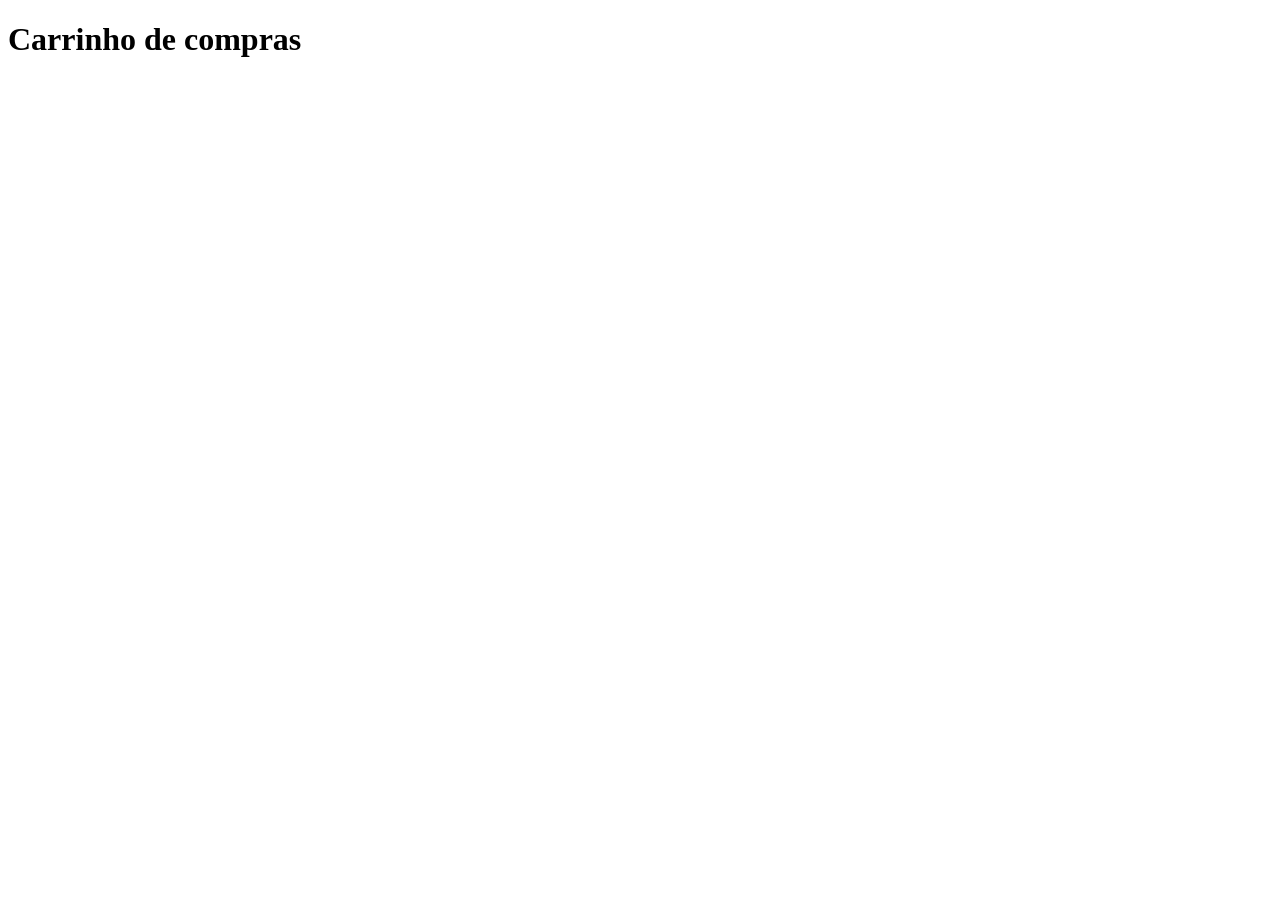
==== src/pages/carrinho-compra.html @ 9f068dac "Estrutura criada" ====
<!DOCTYPE html>
<html lang="en">
<head>
    <meta charset="UTF-8">
    <meta name="viewport" content="width=device-width, initial-scale=1.0">
    <title>Carrinho de compras</title>
</head>
<body>
    <h1>Carrinho de compras</h1>
</body>
</html>
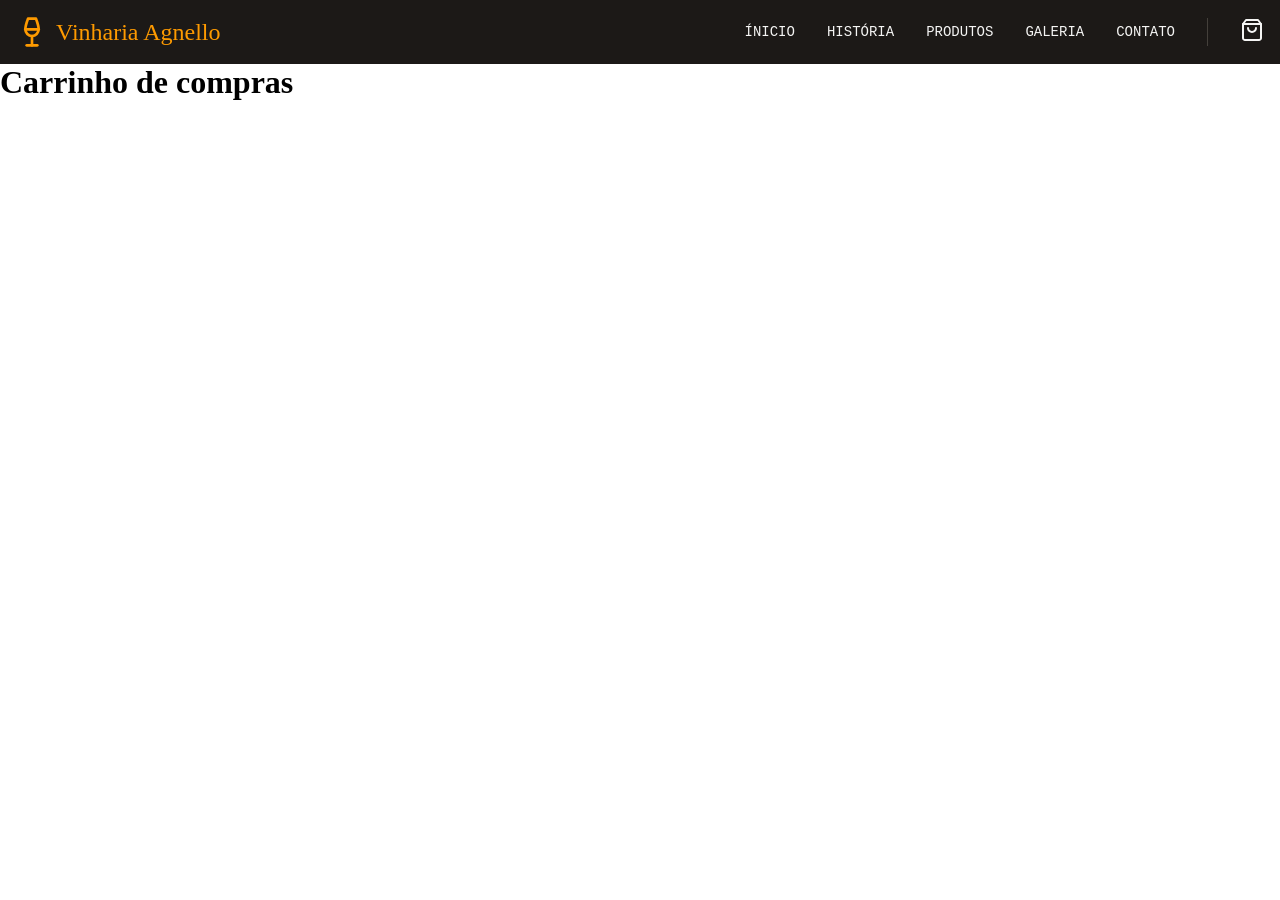
==== commit c461276d: "feat: add navigation and footer structure to multiple pages, include logo and cart icon" ====
--- a/src/pages/carrinho-compra.html
+++ b/src/pages/carrinho-compra.html
@@ -1,11 +1,47 @@
 <!DOCTYPE html>
 <html lang="en">
+
 <head>
     <meta charset="UTF-8">
     <meta name="viewport" content="width=device-width, initial-scale=1.0">
+
+    <!-- link para o arquivo CSS principal padrão -->
+    <link rel="stylesheet" href="../styles/index.css">
+
     <title>Carrinho de compras</title>
 </head>
+
 <body>
+    <!-- Navegação (Cabeçalho) -->
+    <header>
+        <nav class="navbar-container">
+            <!-- Logo com nome da empresa e link para a página inicial -->
+            <div class="logo-container">
+                <a href="../../index.html">
+                    <img class="logo-img" src="../assets/icons/logo.svg" alt="Logo da empresa">
+                    <span class="logo-name">Vinharia Agnello</span>
+                </a>
+            </div>
+
+            <!-- Links de navegação para as páginas principais do site -->
+            <ul class="nav-links-container">
+                <li class="nav-link"><a href="../../index.html">Ínicio</a></li>
+                <li class="nav-link"><a href="./sobre-nos.html">História</a></li>
+                <li class="nav-link"><a href="./produtos.html">Produtos</a></li>
+                <li class="nav-link"><a href="./galeria.html">Galeria</a></li>
+                <li class="nav-link"><a href="./contato.html">Contato</a></li>
+            </ul>
+
+            <!-- Link para o carrinho de compras -->
+            <div class="carrinho-compra-container">
+                <a href="./carrinho-compra.html">
+                    <img class="carrinho-img" src="../assets/icons/bag.svg" alt="Carrinho de compras">
+                </a>
+            </div>
+        </nav>
+    </header>
+
     <h1>Carrinho de compras</h1>
 </body>
+
 </html>
--- a/src/styles/index.css
+++ b/src/styles/index.css
@@ -0,0 +1,107 @@
+* {
+    margin: 0;
+    padding: 0;
+}
+
+:root {
+    --gray-900: #1C1917;
+    --gray-700: #44403B;
+    --gray-600: #79716B;
+    --gray-500: #A6A09B;
+    --gray-100: #F5F5F4;
+
+    --orange-400: #FE9A00;
+}
+
+.navbar-container {
+    display: flex;
+    align-items: center;
+    padding: 1rem;
+
+    background-color: var(--gray-900);
+    color: var(--gray-100);
+
+    & .logo-container {
+        flex: 1;
+
+        & a {
+            display: flex;
+            align-items: center;
+            gap: .5rem;
+
+            text-decoration: none;
+
+            & .logo-img {
+                width: 2rem;
+            }
+
+            & .logo-name {
+                font-size: 1.5rem;
+                color: var(--orange-400);
+            }
+        }
+    }
+
+    & .nav-links-container {
+        display: flex;
+        list-style: none;
+        gap: 2rem;
+        margin-right: 2rem;
+
+        font-family: 'Courier New', Courier, monospace;
+
+        & .nav-link {
+
+            &.active {
+                color: var(--orange-400);
+            }
+
+            & a {
+                text-decoration: none;
+                color: inherit;
+                font-size: .875rem;
+                text-transform: uppercase;
+
+                transition: color .3s ease;
+
+                &:hover {
+                    color: var(--orange-400);
+                }
+            }
+        }
+    }
+
+    & .carrinho-compra-container {
+        padding-left: 2rem;
+        border-left: 1px solid var(--gray-700);
+    }
+}
+
+.footer-container{
+    display: flex;
+    flex-direction: column;
+    align-items: center;
+    gap: .5rem;
+    padding: 2rem;
+
+    background-color: var(--gray-900);
+
+    & .footer-logo-name {
+        font-size: 1.25rem;
+        font-weight: 500;
+        color: var(--orange-400);
+    }
+
+    & .footer-description {
+        font-size: .875rem;
+        text-align: center;
+        max-width: 440px;
+        color: var(--gray-500);
+    }
+
+    & .footer-copy {
+        margin-top: .5rem;
+        font-size: .75rem;
+        color: var(--gray-600);
+    }
+}
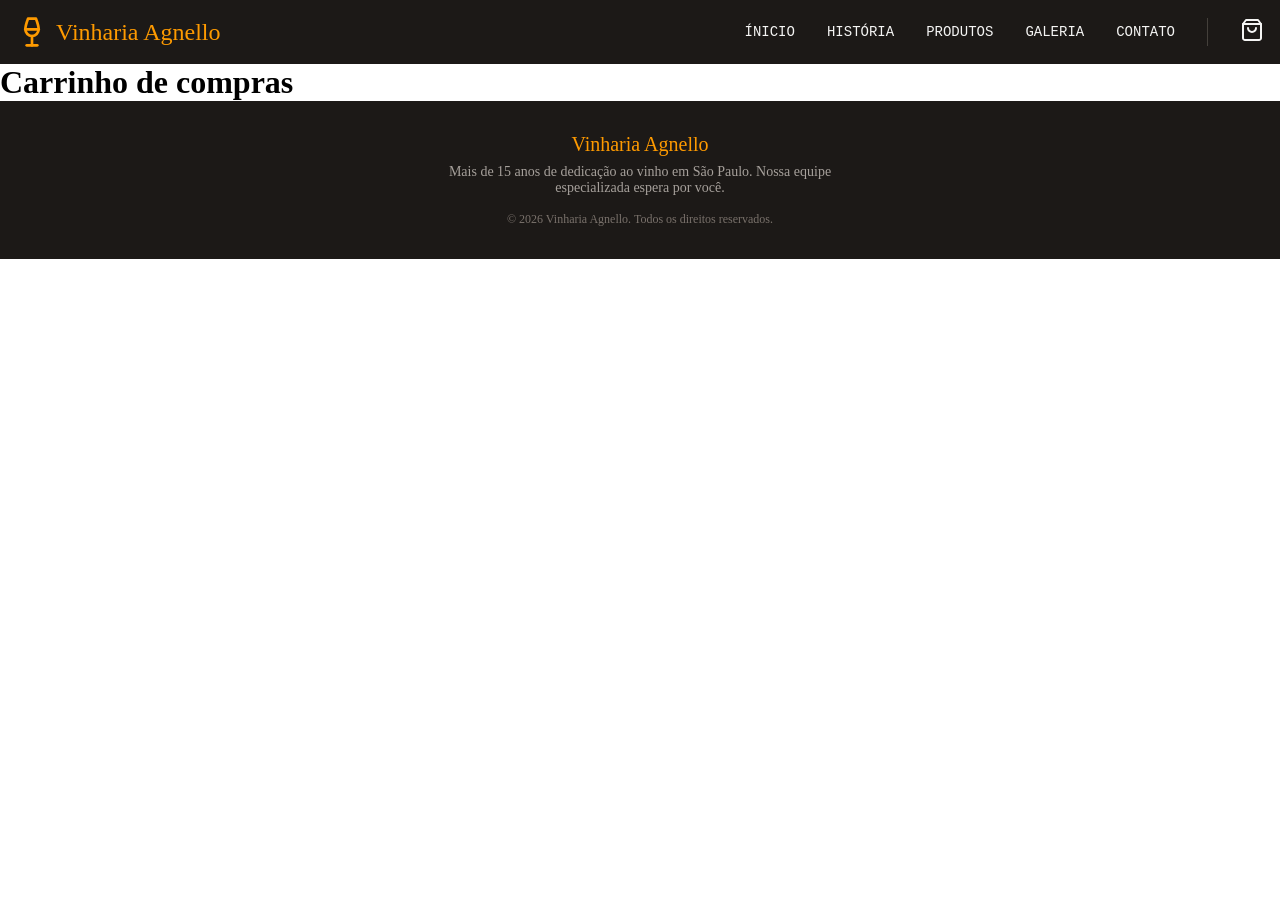
==== commit d2fa9caa: "feat: add footer section to multiple pages with company details" ====
--- a/src/pages/carrinho-compra.html
+++ b/src/pages/carrinho-compra.html
@@ -42,6 +42,13 @@
     </header>
 
     <h1>Carrinho de compras</h1>
+
+    <!-- Rodapé (Footer) -->
+    <footer class="footer-container">
+        <h5 class="footer-logo-name">Vinharia Agnello</h5>
+        <p class="footer-description">Mais de 15 anos de dedicação ao vinho em São Paulo. Nossa equipe especializada espera por você.</p>
+        <span class="footer-copy">&copy; 2026 Vinharia Agnello. Todos os direitos reservados.</span>
+    </footer>
 </body>
 
 </html>
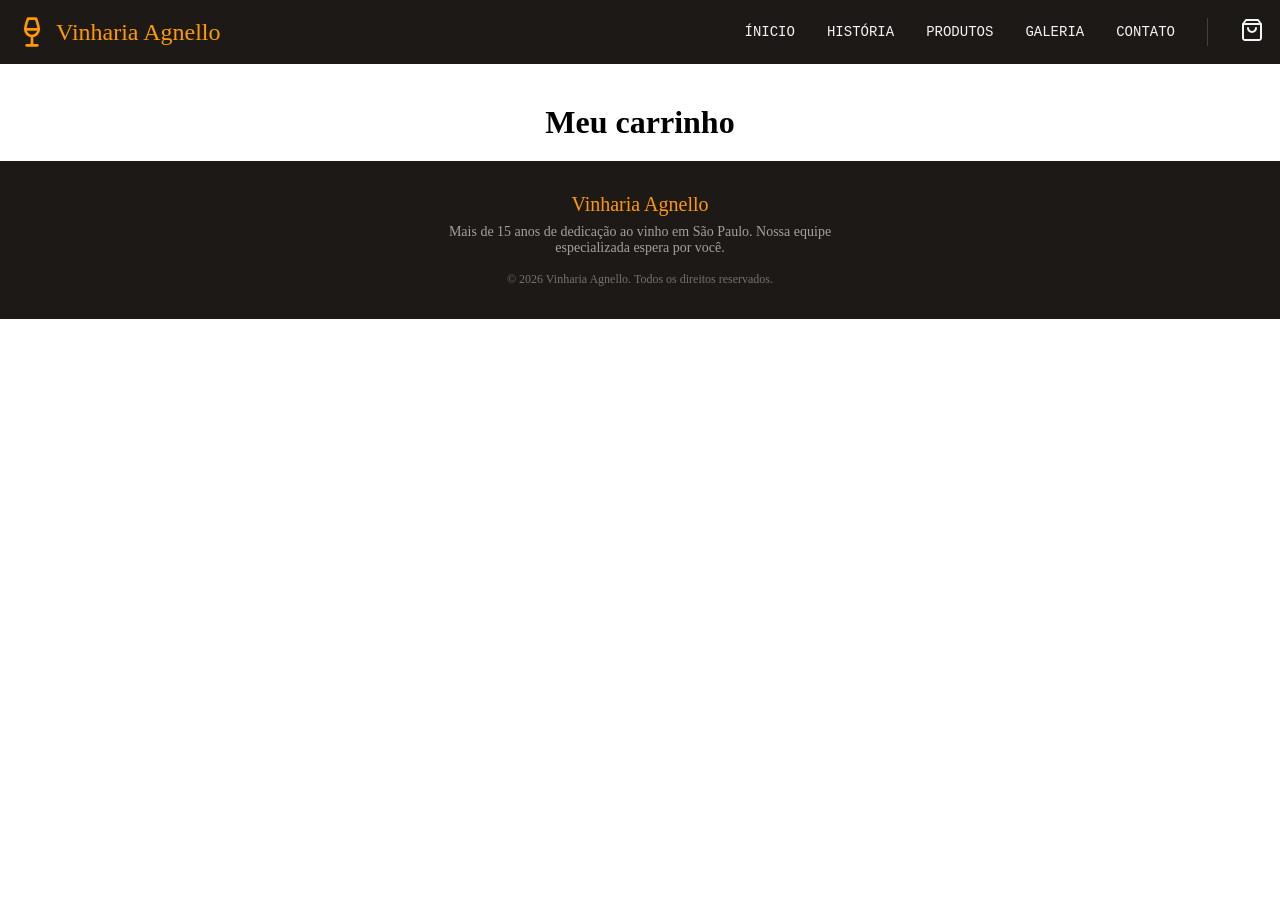
==== commit f7f7a8bf: "alguma mensagem para pollyana" ====
--- a/src/pages/carrinho-compra.html
+++ b/src/pages/carrinho-compra.html
@@ -40,8 +40,11 @@
             </div>
         </nav>
     </header>
+<classe>
+<h1>Meu carrinho</h1>
+</classe>
 
-    <h1>Carrinho de compras</h1>
+
 
     <!-- Rodapé (Footer) -->
     <footer class="footer-container">
--- a/src/styles/index.css
+++ b/src/styles/index.css
@@ -104,4 +104,38 @@
         font-size: .75rem;
         color: var(--gray-600);
     }
+}
+
+.container {
+    display: flex;
+    align-items: center;
+    gap: 40px;
+    justify-content: center;
+    padding: 40px;
+    max-width: 1000px;
+    margin: 0 auto;
+
+}
+
+.texto p {
+    width: 80%;
+    text-indent: 60px;
+    text-align: justify;
+    line-height: 1.6;
+
+}
+
+.imagem {
+    width: 50%;
+    height: 400px;
+    border-radius: 10px;
+    object-fit: cover;
+    object-position: left;
+
+}
+
+h1 {
+    text-align: center;
+    margin-top: 40px;
+    margin-bottom: 20px;
 }
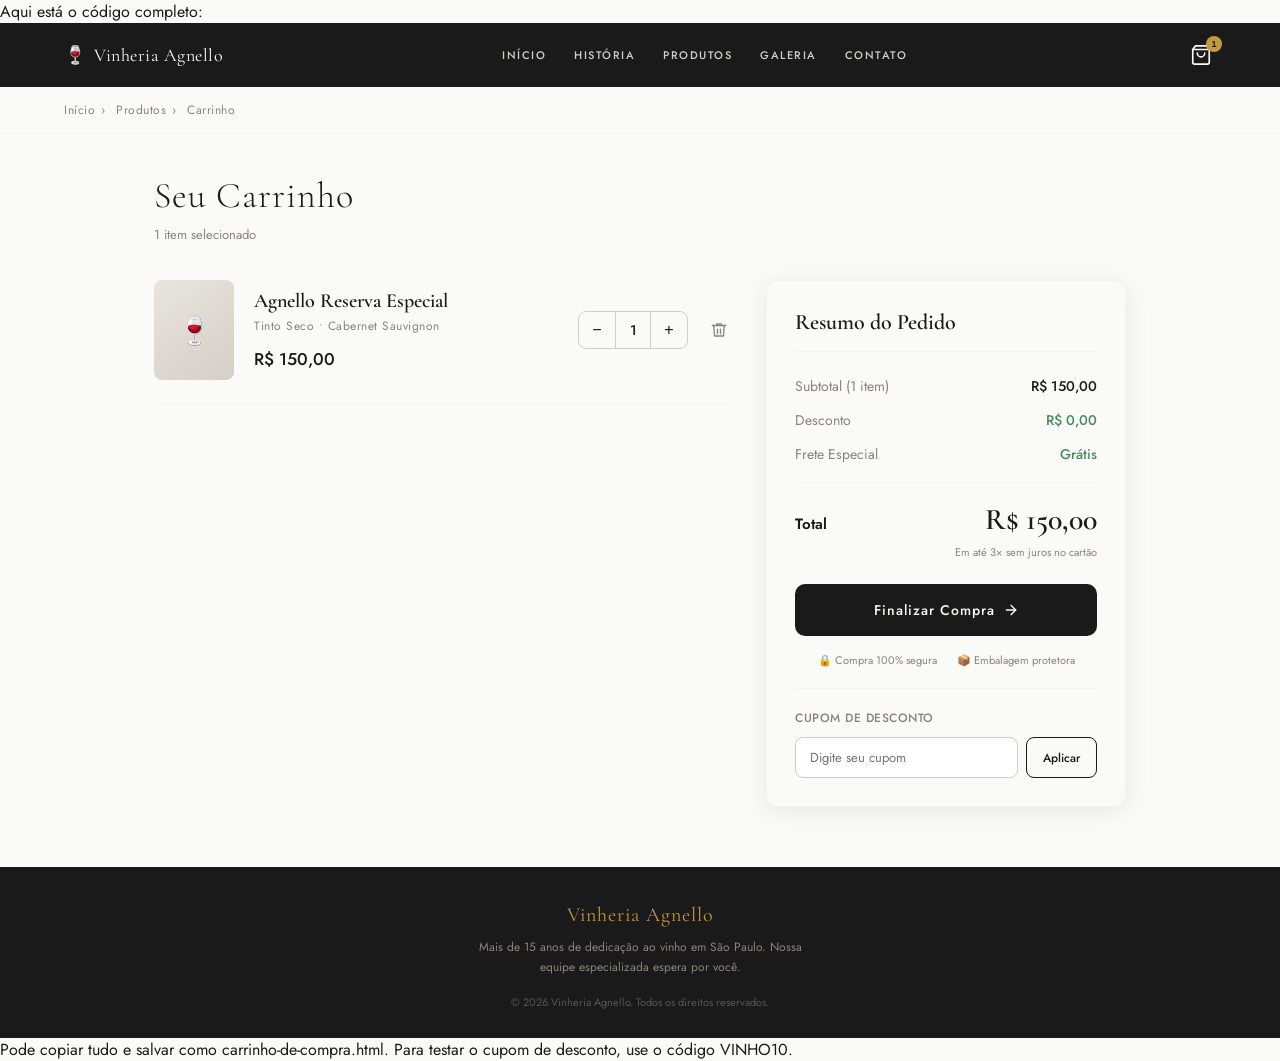
==== commit cdd7c7a5: "toda a mecanica e cod do carrinho" ====
--- a/src/pages/carrinho-compra.html
+++ b/src/pages/carrinho-compra.html
@@ -1,57 +1,674 @@
+Aqui está o código completo:
+
 <!DOCTYPE html>
-<html lang="en">
-
+<html lang="pt-BR">
 <head>
-    <meta charset="UTF-8">
-    <meta name="viewport" content="width=device-width, initial-scale=1.0">
-
-    <!-- link para o arquivo CSS principal padrão -->
-    <link rel="stylesheet" href="../styles/index.css">
-
-    <title>Carrinho de compras</title>
+  <meta charset="UTF-8" />
+  <meta name="viewport" content="width=device-width, initial-scale=1.0"/>
+  <title>Carrinho de Compra – Vinheria Agnello</title>
+  <link href="https://fonts.googleapis.com/css2?family=Cormorant+Garamond:ital,wght@0,300;0,400;0,600;1,300;1,400&family=Jost:wght@300;400;500;600&display=swap" rel="stylesheet"/>
+  <style>
+    *, *::before, *::after { box-sizing: border-box; margin: 0; padding: 0; }
+
+    :root {
+      --gold: #C49A3C;
+      --gold-light: #E2B95A;
+      --dark: #1A1A1A;
+      --dark-mid: #2A2A2A;
+      --white: #FAFAF8;
+      --gray-light: #F4F3F0;
+      --gray-mid: #D0CECA;
+      --gray-text: #888580;
+      --green: #4A8C5C;
+      --red: #C0392B;
+      --radius: 12px;
+      --shadow: 0 4px 24px rgba(0,0,0,0.08);
+    }
+
+    body {
+      font-family: 'Jost', sans-serif;
+      background: var(--white);
+      color: var(--dark);
+      min-height: 100vh;
+      display: flex;
+      flex-direction: column;
+    }
+
+    header {
+      background: var(--dark);
+      padding: 0 5%;
+      display: flex;
+      align-items: center;
+      justify-content: space-between;
+      height: 64px;
+      position: sticky;
+      top: 0;
+      z-index: 100;
+    }
+
+    .logo-wrap {
+      display: flex;
+      align-items: center;
+      gap: 8px;
+      text-decoration: none;
+    }
+
+    .logo-icon { color: var(--gold); font-size: 18px; }
+
+    .logo-text {
+      font-family: 'Cormorant Garamond', serif;
+      font-size: 18px;
+      font-weight: 400;
+      color: var(--white);
+      letter-spacing: 0.5px;
+    }
+
+    nav {
+      display: flex;
+      align-items: center;
+      gap: 28px;
+    }
+
+    nav a {
+      font-size: 11px;
+      font-weight: 500;
+      letter-spacing: 1.5px;
+      text-transform: uppercase;
+      color: var(--gray-mid);
+      text-decoration: none;
+      transition: color .2s;
+    }
+
+    nav a:hover { color: var(--gold); }
+
+    .cart-btn {
+      position: relative;
+      background: none;
+      border: none;
+      cursor: pointer;
+      color: var(--white);
+      font-size: 20px;
+      line-height: 1;
+      padding: 4px;
+    }
+
+    .cart-badge {
+      position: absolute;
+      top: -4px;
+      right: -6px;
+      background: var(--gold);
+      color: var(--dark);
+      font-size: 9px;
+      font-weight: 600;
+      width: 16px;
+      height: 16px;
+      border-radius: 50%;
+      display: flex;
+      align-items: center;
+      justify-content: center;
+    }
+
+    .hamburger {
+      display: none;
+      background: none;
+      border: none;
+      cursor: pointer;
+      flex-direction: column;
+      gap: 5px;
+      padding: 4px;
+    }
+
+    .hamburger span {
+      display: block;
+      width: 22px;
+      height: 2px;
+      background: var(--white);
+      border-radius: 2px;
+    }
+
+    .breadcrumb {
+      padding: 14px 5%;
+      font-size: 12px;
+      color: var(--gray-text);
+      letter-spacing: 0.5px;
+      border-bottom: 1px solid var(--gray-light);
+    }
+
+    .breadcrumb a { color: var(--gray-text); text-decoration: none; }
+    .breadcrumb a:hover { color: var(--gold); }
+    .breadcrumb span { margin: 0 6px; }
+
+    main {
+      flex: 1;
+      padding: 40px 5% 60px;
+      max-width: 1100px;
+      margin: 0 auto;
+      width: 100%;
+    }
+
+    .page-title {
+      font-family: 'Cormorant Garamond', serif;
+      font-size: 36px;
+      font-weight: 300;
+      letter-spacing: 1px;
+      margin-bottom: 8px;
+    }
+
+    .page-subtitle {
+      font-size: 13px;
+      color: var(--gray-text);
+      margin-bottom: 36px;
+    }
+
+    .cart-layout {
+      display: grid;
+      grid-template-columns: 1fr 360px;
+      gap: 32px;
+      align-items: start;
+    }
+
+    .cart-items {
+      display: flex;
+      flex-direction: column;
+    }
+
+    .cart-item {
+      display: flex;
+      align-items: center;
+      gap: 20px;
+      padding: 24px 0;
+      border-bottom: 1px solid var(--gray-light);
+      animation: fadeSlideIn .4s ease both;
+    }
+
+    .cart-item:first-child { padding-top: 0; }
+
+    @keyframes fadeSlideIn {
+      from { opacity: 0; transform: translateY(12px); }
+      to   { opacity: 1; transform: translateY(0); }
+    }
+
+    .item-img-placeholder {
+      width: 80px;
+      height: 100px;
+      border-radius: 8px;
+      background: linear-gradient(145deg, #e8e4de, #d4cfc8);
+      flex-shrink: 0;
+      display: flex;
+      align-items: center;
+      justify-content: center;
+      font-size: 28px;
+      color: var(--gray-text);
+    }
+
+    .item-info { flex: 1; }
+
+    .item-name {
+      font-family: 'Cormorant Garamond', serif;
+      font-size: 20px;
+      font-weight: 600;
+      color: var(--dark);
+      margin-bottom: 4px;
+    }
+
+    .item-meta {
+      font-size: 12px;
+      color: var(--gray-text);
+      letter-spacing: 0.5px;
+      margin-bottom: 12px;
+    }
+
+    .item-price { font-size: 17px; font-weight: 500; }
+
+    .item-controls {
+      display: flex;
+      align-items: center;
+      gap: 16px;
+    }
+
+    .qty-wrap {
+      display: flex;
+      align-items: center;
+      border: 1px solid var(--gray-mid);
+      border-radius: 8px;
+      overflow: hidden;
+    }
+
+    .qty-btn {
+      background: none;
+      border: none;
+      cursor: pointer;
+      width: 36px;
+      height: 36px;
+      font-size: 16px;
+      color: var(--dark);
+      display: flex;
+      align-items: center;
+      justify-content: center;
+      transition: background .15s, color .15s;
+    }
+
+    .qty-btn:hover { background: var(--dark); color: var(--white); }
+
+    .qty-num {
+      width: 36px;
+      text-align: center;
+      font-size: 14px;
+      font-weight: 500;
+      border-left: 1px solid var(--gray-mid);
+      border-right: 1px solid var(--gray-mid);
+      line-height: 36px;
+    }
+
+    .delete-btn {
+      background: none;
+      border: none;
+      cursor: pointer;
+      color: var(--gray-text);
+      font-size: 18px;
+      padding: 6px;
+      border-radius: 6px;
+      transition: color .15s, background .15s;
+      display: flex;
+      align-items: center;
+    }
+
+    .delete-btn:hover { color: var(--red); background: #fdf0ef; }
+
+    .empty-cart {
+      text-align: center;
+      padding: 60px 20px;
+      color: var(--gray-text);
+    }
+
+    .empty-cart-icon { font-size: 48px; margin-bottom: 16px; }
+
+    .empty-cart p {
+      font-family: 'Cormorant Garamond', serif;
+      font-size: 22px;
+      margin-bottom: 20px;
+    }
+
+    .continue-btn {
+      display: inline-block;
+      padding: 12px 28px;
+      border: 1px solid var(--dark);
+      color: var(--dark);
+      text-decoration: none;
+      font-size: 12px;
+      letter-spacing: 1.5px;
+      text-transform: uppercase;
+      border-radius: 8px;
+      transition: background .2s, color .2s;
+    }
+
+    .continue-btn:hover { background: var(--dark); color: var(--white); }
+
+    .order-summary {
+      background: var(--white);
+      border: 1px solid var(--gray-light);
+      border-radius: var(--radius);
+      padding: 28px;
+      box-shadow: var(--shadow);
+      position: sticky;
+      top: 80px;
+    }
+
+    .summary-title {
+      font-family: 'Cormorant Garamond', serif;
+      font-size: 22px;
+      font-weight: 600;
+      margin-bottom: 24px;
+      padding-bottom: 16px;
+      border-bottom: 1px solid var(--gray-light);
+    }
+
+    .summary-row {
+      display: flex;
+      justify-content: space-between;
+      align-items: center;
+      margin-bottom: 14px;
+      font-size: 14px;
+    }
+
+    .summary-label { color: var(--gray-text); }
+    .summary-value { font-weight: 500; }
+    .summary-value.discount { color: var(--green); }
+    .summary-value.free { color: var(--green); }
+
+    .summary-divider {
+      border: none;
+      border-top: 1px solid var(--gray-light);
+      margin: 18px 0;
+    }
+
+    .summary-total-row {
+      display: flex;
+      justify-content: space-between;
+      align-items: baseline;
+      margin-bottom: 6px;
+    }
+
+    .total-label { font-size: 15px; font-weight: 600; }
+
+    .total-value {
+      font-family: 'Cormorant Garamond', serif;
+      font-size: 30px;
+      font-weight: 600;
+    }
+
+    .installments {
+      text-align: right;
+      font-size: 11px;
+      color: var(--gray-text);
+      margin-bottom: 24px;
+    }
+
+    .checkout-btn {
+      width: 100%;
+      padding: 16px;
+      background: var(--dark);
+      color: var(--white);
+      border: none;
+      border-radius: 10px;
+      font-family: 'Jost', sans-serif;
+      font-size: 14px;
+      font-weight: 500;
+      letter-spacing: 1px;
+      cursor: pointer;
+      display: flex;
+      align-items: center;
+      justify-content: center;
+      gap: 8px;
+      transition: background .2s, transform .15s;
+      margin-bottom: 16px;
+    }
+
+    .checkout-btn:hover { background: #333; transform: translateY(-1px); }
+    .checkout-btn:active { transform: translateY(0); }
+
+    .trust-badges {
+      display: flex;
+      justify-content: center;
+      gap: 20px;
+      font-size: 11px;
+      color: var(--gray-text);
+    }
+
+    .trust-badge {
+      display: flex;
+      align-items: center;
+      gap: 4px;
+    }
+
+    .coupon-section {
+      margin-top: 20px;
+      padding-top: 20px;
+      border-top: 1px solid var(--gray-light);
+    }
+
+    .coupon-label {
+      font-size: 12px;
+      font-weight: 500;
+      letter-spacing: 0.5px;
+      color: var(--gray-text);
+      text-transform: uppercase;
+      margin-bottom: 10px;
+    }
+
+    .coupon-row { display: flex; gap: 8px; }
+
+    .coupon-input {
+      flex: 1;
+      padding: 10px 14px;
+      border: 1px solid var(--gray-mid);
+      border-radius: 8px;
+      font-family: 'Jost', sans-serif;
+      font-size: 13px;
+      outline: none;
+      transition: border-color .2s;
+    }
+
+    .coupon-input:focus { border-color: var(--gold); }
+
+    .coupon-apply {
+      padding: 10px 16px;
+      background: none;
+      border: 1px solid var(--dark);
+      border-radius: 8px;
+      font-family: 'Jost', sans-serif;
+      font-size: 12px;
+      font-weight: 500;
+      cursor: pointer;
+      color: var(--dark);
+      transition: background .2s, color .2s;
+      white-space: nowrap;
+    }
+
+    .coupon-apply:hover { background: var(--dark); color: var(--white); }
+
+    footer {
+      background: var(--dark);
+      text-align: center;
+      padding: 36px 5% 28px;
+    }
+
+    .footer-brand {
+      font-family: 'Cormorant Garamond', serif;
+      font-size: 20px;
+      color: var(--gold);
+      margin-bottom: 10px;
+      letter-spacing: 1px;
+    }
+
+    .footer-desc {
+      font-size: 12px;
+      color: var(--gray-text);
+      max-width: 340px;
+      margin: 0 auto 16px;
+      line-height: 1.7;
+    }
+
+    .footer-copy { font-size: 11px; color: #555; }
+
+    @media (max-width: 768px) {
+      nav { display: none; }
+      .hamburger { display: flex; }
+      .cart-layout { grid-template-columns: 1fr; }
+      .order-summary { position: static; }
+      .page-title { font-size: 28px; }
+      .item-controls { flex-direction: column; align-items: flex-start; gap: 10px; }
+    }
+  </style>
 </head>
-
 <body>
-    <!-- Navegação (Cabeçalho) -->
-    <header>
-        <nav class="navbar-container">
-            <!-- Logo com nome da empresa e link para a página inicial -->
-            <div class="logo-container">
-                <a href="../../index.html">
-                    <img class="logo-img" src="../assets/icons/logo.svg" alt="Logo da empresa">
-                    <span class="logo-name">Vinharia Agnello</span>
-                </a>
-            </div>
-
-            <!-- Links de navegação para as páginas principais do site -->
-            <ul class="nav-links-container">
-                <li class="nav-link"><a href="../../index.html">Ínicio</a></li>
-                <li class="nav-link"><a href="./sobre-nos.html">História</a></li>
-                <li class="nav-link"><a href="./produtos.html">Produtos</a></li>
-                <li class="nav-link"><a href="./galeria.html">Galeria</a></li>
-                <li class="nav-link"><a href="./contato.html">Contato</a></li>
-            </ul>
-
-            <!-- Link para o carrinho de compras -->
-            <div class="carrinho-compra-container">
-                <a href="./carrinho-compra.html">
-                    <img class="carrinho-img" src="../assets/icons/bag.svg" alt="Carrinho de compras">
-                </a>
-            </div>
-        </nav>
-    </header>
-<classe>
-<h1>Meu carrinho</h1>
-</classe>
-
-
-
-    <!-- Rodapé (Footer) -->
-    <footer class="footer-container">
-        <h5 class="footer-logo-name">Vinharia Agnello</h5>
-        <p class="footer-description">Mais de 15 anos de dedicação ao vinho em São Paulo. Nossa equipe especializada espera por você.</p>
-        <span class="footer-copy">&copy; 2026 Vinharia Agnello. Todos os direitos reservados.</span>
-    </footer>
+
+<header>
+  <button class="hamburger" aria-label="Menu">
+    <span></span><span></span><span></span>
+  </button>
+  <a href="#" class="logo-wrap">
+    <span class="logo-icon">🍷</span>
+    <span class="logo-text">Vinheria Agnello</span>
+  </a>
+  <nav>
+    <a href="#">Início</a>
+    <a href="#">História</a>
+    <a href="#">Produtos</a>
+    <a href="#">Galeria</a>
+    <a href="#">Contato</a>
+  </nav>
+  <button class="cart-btn" aria-label="Carrinho">
+    <svg xmlns="http://www.w3.org/2000/svg" width="22" height="22" viewBox="0 0 24 24"
+         fill="none" stroke="currentColor" stroke-width="1.8"
+         stroke-linecap="round" stroke-linejoin="round">
+      <path d="M6 2L3 6v14a2 2 0 002 2h14a2 2 0 002-2V6l-3-4z"/>
+      <line x1="3" y1="6" x2="21" y2="6"/>
+      <path d="M16 10a4 4 0 01-8 0"/>
+    </svg>
+    <span class="cart-badge" id="cartCount">1</span>
+  </button>
+</header>
+
+<div class="breadcrumb">
+  <a href="#">Início</a><span>›</span>
+  <a href="#">Produtos</a><span>›</span>
+  Carrinho
+</div>
+
+<main>
+  <h1 class="page-title">Seu Carrinho</h1>
+  <p class="page-subtitle" id="cartSubtitle">1 item selecionado</p>
+
+  <div class="cart-layout">
+
+    <div class="cart-items" id="cartItems">
+      <div class="cart-item" id="item-1">
+        <div class="item-img-placeholder">🍷</div>
+        <div class="item-info">
+          <div class="item-name">Agnello Reserva Especial</div>
+          <div class="item-meta">Tinto Seco &bull; Cabernet Sauvignon</div>
+          <div class="item-price" id="price-1">R$ 150,00</div>
+        </div>
+        <div class="item-controls">
+          <div class="qty-wrap">
+            <button class="qty-btn" onclick="changeQty(1,-1)">−</button>
+            <div class="qty-num" id="qty-1">1</div>
+            <button class="qty-btn" onclick="changeQty(1,1)">+</button>
+          </div>
+          <button class="delete-btn" onclick="removeItem(1)">
+            <svg xmlns="http://www.w3.org/2000/svg" width="18" height="18" viewBox="0 0 24 24"
+                 fill="none" stroke="currentColor" stroke-width="1.8"
+                 stroke-linecap="round" stroke-linejoin="round">
+              <polyline points="3 6 5 6 21 6"/>
+              <path d="M19 6l-1 14H6L5 6"/>
+              <path d="M10 11v6"/><path d="M14 11v6"/>
+              <path d="M9 6V4h6v2"/>
+            </svg>
+          </button>
+        </div>
+      </div>
+    </div>
+
+    <aside class="order-summary">
+      <div class="summary-title">Resumo do Pedido</div>
+      <div class="summary-row">
+        <span class="summary-label" id="subtotalLabel">Subtotal (1 item)</span>
+        <span class="summary-value" id="subtotalValue">R$ 150,00</span>
+      </div>
+      <div class="summary-row">
+        <span class="summary-label">Desconto</span>
+        <span class="summary-value discount" id="discountValue">R$ 0,00</span>
+      </div>
+      <div class="summary-row">
+        <span class="summary-label">Frete Especial</span>
+        <span class="summary-value free">Grátis</span>
+      </div>
+      <hr class="summary-divider"/>
+      <div class="summary-total-row">
+        <span class="total-label">Total</span>
+        <span class="total-value" id="totalValue">R$ 150,00</span>
+      </div>
+      <div class="installments">Em até 3× sem juros no cartão</div>
+      <button class="checkout-btn">
+        Finalizar Compra
+        <svg xmlns="http://www.w3.org/2000/svg" width="16" height="16" viewBox="0 0 24 24"
+             fill="none" stroke="currentColor" stroke-width="2"
+             stroke-linecap="round" stroke-linejoin="round">
+          <line x1="5" y1="12" x2="19" y2="12"/>
+          <polyline points="12 5 19 12 12 19"/>
+        </svg>
+      </button>
+      <div class="trust-badges">
+        <div class="trust-badge">🔒 Compra 100% segura</div>
+        <div class="trust-badge">📦 Embalagem protetora</div>
+      </div>
+      <div class="coupon-section">
+        <div class="coupon-label">Cupom de Desconto</div>
+        <div class="coupon-row">
+          <input type="text" class="coupon-input" placeholder="Digite seu cupom" id="couponInput"/>
+          <button class="coupon-apply" onclick="applyCoupon()">Aplicar</button>
+        </div>
+      </div>
+    </aside>
+
+  </div>
+</main>
+
+<footer>
+  <div class="footer-brand">Vinheria Agnello</div>
+  <p class="footer-desc">Mais de 15 anos de dedicação ao vinho em São Paulo. Nossa equipe especializada espera por você.</p>
+  <p class="footer-copy">© 2026 Vinheria Agnello. Todos os direitos reservados.</p>
+</footer>
+
+<script>
+  const items = { 1: { unitPrice: 150, qty: 1 } };
+  let discountAmount = 0;
+
+  function fmt(v) { return "R$ " + v.toFixed(2).replace(".", ","); }
+
+  function updateSummary() {
+    const total = Object.values(items).reduce((s, i) => s + i.unitPrice * i.qty, 0);
+    const count = Object.values(items).reduce((s, i) => s + i.qty, 0);
+    document.getElementById("subtotalLabel").textContent = `Subtotal (${count} ${count === 1 ? "item" : "itens"})`;
+    document.getElementById("subtotalValue").textContent = fmt(total);
+    document.getElementById("discountValue").textContent = discountAmount > 0 ? "− " + fmt(discountAmount) : "R$ 0,00";
+    document.getElementById("totalValue").textContent = fmt(Math.max(0, total - discountAmount));
+    document.getElementById("cartCount").textContent = count;
+    document.getElementById("cartSubtitle").textContent = count + (count === 1 ? " item selecionado" : " itens selecionados");
+  }
+
+  function changeQty(id, delta) {
+    if (!items[id]) return;
+    items[id].qty = Math.max(1, items[id].qty + delta);
+    document.getElementById(`qty-${id}`).textContent = items[id].qty;
+    document.getElementById(`price-${id}`).textContent = fmt(items[id].unitPrice * items[id].qty);
+    updateSummary();
+  }
+
+  function removeItem(id) {
+    const el = document.getElementById(`item-${id}`);
+    if (!el) return;
+    el.style.transition = "opacity .3s, transform .3s";
+    el.style.opacity = "0";
+    el.style.transform = "translateX(-20px)";
+    setTimeout(() => {
+      el.remove();
+      delete items[id];
+      if (Object.keys(items).length === 0) {
+        document.getElementById("cartItems").innerHTML = `
+          <div class="empty-cart">
+            <div class="empty-cart-icon">🛒</div>
+            <p>Seu carrinho está vazio</p>
+            <a href="#" class="continue-btn">Continuar comprando</a>
+          </div>`;
+        document.getElementById("cartCount").textContent = "0";
+        document.getElementById("subtotalValue").textContent = "R$ 0,00";
+        document.getElementById("totalValue").textContent = "R$ 0,00";
+        document.getElementById("cartSubtitle").textContent = "0 itens";
+      } else { updateSummary(); }
+    }, 300);
+  }
+
+  function applyCoupon() {
+    const code = document.getElementById("couponInput").value.trim().toUpperCase();
+    if (code === "VINHO10") {
+      discountAmount = 15;
+      alert("✅ Cupom aplicado! R$ 15,00 de desconto.");
+    } else if (!code) {
+      alert("Por favor, insira um cupom.");
+      return;
+    } else {
+      discountAmount = 0;
+      alert("❌ Cupom inválido.");
+    }
+    updateSummary();
+  }
+
+  updateSummary();
+</script>
 </body>
-
-</html>+</html>
+
+
+Pode copiar tudo e salvar como carrinho-de-compra.html. Para testar o cupom de desconto, use o código VINHO10.​​​​​​​​​​​​​​​​
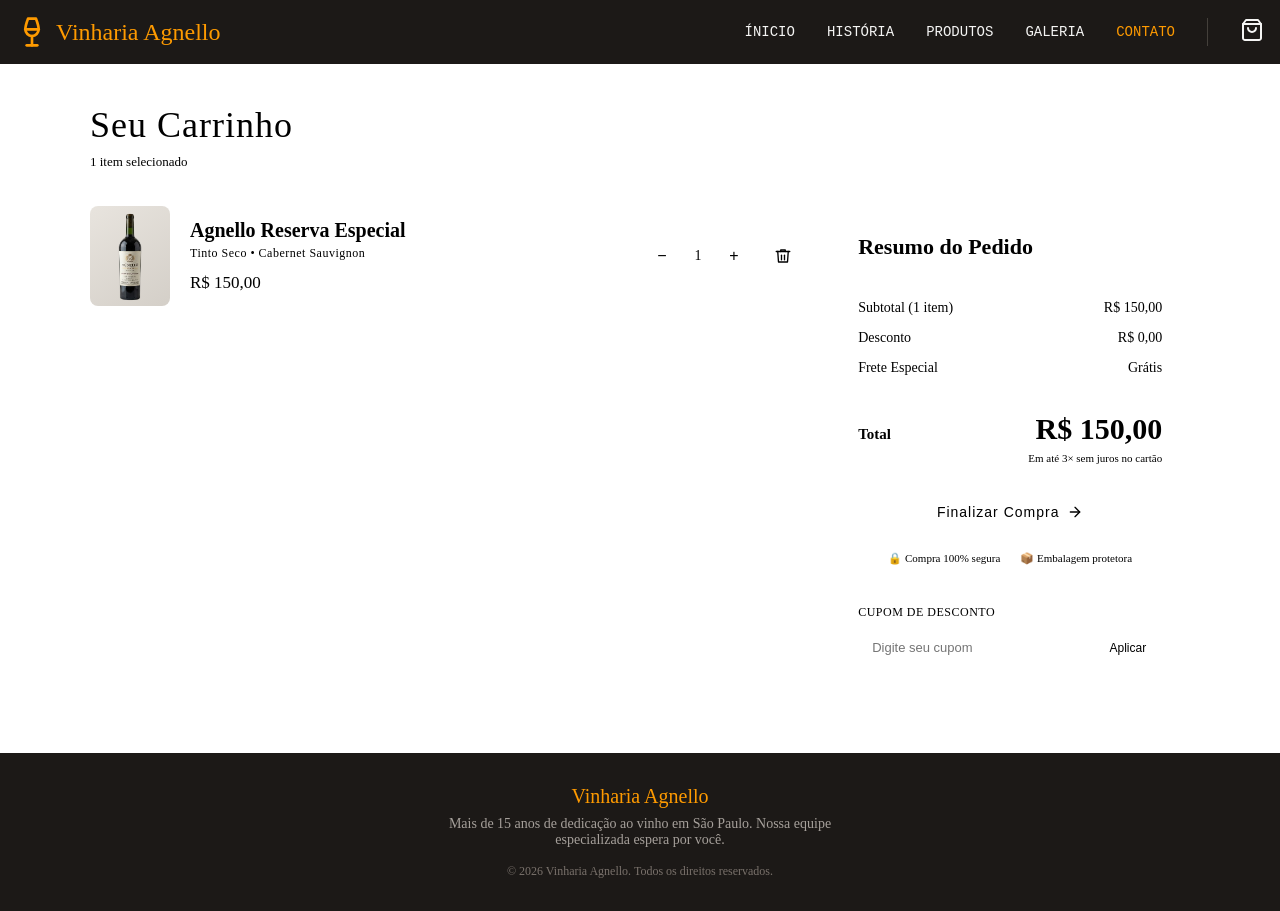
==== commit 284e7787: "feat: implement cart page layout and styles, add item controls and order summary" ====
--- a/src/pages/carrinho-compra.html
+++ b/src/pages/carrinho-compra.html
@@ -1,674 +1,133 @@
-Aqui está o código completo:
-
 <!DOCTYPE html>
 <html lang="pt-BR">
+
 <head>
-  <meta charset="UTF-8" />
-  <meta name="viewport" content="width=device-width, initial-scale=1.0"/>
-  <title>Carrinho de Compra – Vinheria Agnello</title>
-  <link href="https://fonts.googleapis.com/css2?family=Cormorant+Garamond:ital,wght@0,300;0,400;0,600;1,300;1,400&family=Jost:wght@300;400;500;600&display=swap" rel="stylesheet"/>
-  <style>
-    *, *::before, *::after { box-sizing: border-box; margin: 0; padding: 0; }
+    <meta charset="UTF-8" />
+    <meta name="viewport" content="width=device-width, initial-scale=1.0" />
+    <title>Carrinho de Compra</title>
 
-    :root {
-      --gold: #C49A3C;
-      --gold-light: #E2B95A;
-      --dark: #1A1A1A;
-      --dark-mid: #2A2A2A;
-      --white: #FAFAF8;
-      --gray-light: #F4F3F0;
-      --gray-mid: #D0CECA;
-      --gray-text: #888580;
-      --green: #4A8C5C;
-      --red: #C0392B;
-      --radius: 12px;
-      --shadow: 0 4px 24px rgba(0,0,0,0.08);
-    }
+    <!-- link para o arquivo CSS principal padrão -->
+    <link rel="stylesheet" href="../styles/index.css">
 
-    body {
-      font-family: 'Jost', sans-serif;
-      background: var(--white);
-      color: var(--dark);
-      min-height: 100vh;
-      display: flex;
-      flex-direction: column;
-    }
+    <link rel="stylesheet" href="../styles/carrinho-compra.css" />
+</head>
 
-    header {
-      background: var(--dark);
-      padding: 0 5%;
-      display: flex;
-      align-items: center;
-      justify-content: space-between;
-      height: 64px;
-      position: sticky;
-      top: 0;
-      z-index: 100;
-    }
+<body>
+    <!-- Navegação (Cabeçalho) -->
+    <header>
+        <nav class="navbar-container">
+            <!-- Logo com nome da empresa e link para a página inicial -->
+            <div class="logo-container">
+                <a href="../../index.html">
+                    <img class="logo-img" src="../assets/icons/logo.svg" alt="Logo da empresa">
+                    <span class="logo-name">Vinharia Agnello</span>
+                </a>
+            </div>
 
-    .logo-wrap {
-      display: flex;
-      align-items: center;
-      gap: 8px;
-      text-decoration: none;
-    }
+            <!-- Links de navegação para as páginas principais do site -->
+            <ul class="nav-links-container">
+                <li class="nav-link"><a href="../../index.html">Ínicio</a></li>
+                <li class="nav-link"><a href="./sobre-nos.html">História</a></li>
+                <li class="nav-link"><a href="./produtos.html">Produtos</a></li>
+                <li class="nav-link"><a href="./galeria.html">Galeria</a></li>
+                <li class="nav-link active"><a href="./contato.html">Contato</a></li>
+            </ul>
 
-    .logo-icon { color: var(--gold); font-size: 18px; }
+            <!-- Link para o carrinho de compras -->
+            <div class="carrinho-compra-container">
+                <a href="./carrinho-compra.html">
+                    <img class="carrinho-img" src="../assets/icons/bag.svg" alt="Carrinho de compras">
+                </a>
+            </div>
+        </nav>
+    </header>
 
-    .logo-text {
-      font-family: 'Cormorant Garamond', serif;
-      font-size: 18px;
-      font-weight: 400;
-      color: var(--white);
-      letter-spacing: 0.5px;
-    }
+    <main class="main-container">
+        <h1 class="page-title">Seu Carrinho</h1>
+        <p class="page-subtitle" id="cartSubtitle">1 item selecionado</p>
 
-    nav {
-      display: flex;
-      align-items: center;
-      gap: 28px;
-    }
+        <div class="cart-layout">
 
-    nav a {
-      font-size: 11px;
-      font-weight: 500;
-      letter-spacing: 1.5px;
-      text-transform: uppercase;
-      color: var(--gray-mid);
-      text-decoration: none;
-      transition: color .2s;
-    }
+            <div class="cart-items" id="cartItems">
+                <div class="cart-item" id="item-1">
+                    <img src="../assets/images/agnello-especial.png" class="item-img-placeholder" />
+                    <div class="item-info">
+                        <div class="item-name">Agnello Reserva Especial</div>
+                        <div class="item-meta">Tinto Seco &bull; Cabernet Sauvignon</div>
+                        <div class="item-price" id="price-1">R$ 150,00</div>
+                    </div>
+                    <div class="item-controls">
+                        <div class="qty-wrap">
+                            <button class="qty-btn" onclick="changeQty(1,-1)">−</button>
+                            <div class="qty-num" id="qty-1">1</div>
+                            <button class="qty-btn" onclick="changeQty(1,1)">+</button>
+                        </div>
+                        <button class="delete-btn" onclick="removeItem(1)">
+                            <svg xmlns="http://www.w3.org/2000/svg" width="18" height="18" viewBox="0 0 24 24"
+                                fill="none" stroke="currentColor" stroke-width="1.8" stroke-linecap="round"
+                                stroke-linejoin="round">
+                                <polyline points="3 6 5 6 21 6" />
+                                <path d="M19 6l-1 14H6L5 6" />
+                                <path d="M10 11v6" />
+                                <path d="M14 11v6" />
+                                <path d="M9 6V4h6v2" />
+                            </svg>
+                        </button>
+                    </div>
+                </div>
+            </div>
 
-    nav a:hover { color: var(--gold); }
+            <aside class="order-summary">
+                <div class="summary-title">Resumo do Pedido</div>
+                <div class="summary-row">
+                    <span class="summary-label" id="subtotalLabel">Subtotal (1 item)</span>
+                    <span class="summary-value" id="subtotalValue">R$ 150,00</span>
+                </div>
+                <div class="summary-row">
+                    <span class="summary-label">Desconto</span>
+                    <span class="summary-value discount" id="discountValue">R$ 0,00</span>
+                </div>
+                <div class="summary-row">
+                    <span class="summary-label">Frete Especial</span>
+                    <span class="summary-value free">Grátis</span>
+                </div>
+                <hr class="summary-divider" />
+                <div class="summary-total-row">
+                    <span class="total-label">Total</span>
+                    <span class="total-value" id="totalValue">R$ 150,00</span>
+                </div>
+                <div class="installments">Em até 3× sem juros no cartão</div>
+                <button class="checkout-btn">
+                    Finalizar Compra
+                    <svg xmlns="http://www.w3.org/2000/svg" width="16" height="16" viewBox="0 0 24 24" fill="none"
+                        stroke="currentColor" stroke-width="2" stroke-linecap="round" stroke-linejoin="round">
+                        <line x1="5" y1="12" x2="19" y2="12" />
+                        <polyline points="12 5 19 12 12 19" />
+                    </svg>
+                </button>
+                <div class="trust-badges">
+                    <div class="trust-badge">🔒 Compra 100% segura</div>
+                    <div class="trust-badge">📦 Embalagem protetora</div>
+                </div>
+                <div class="coupon-section">
+                    <div class="coupon-label">Cupom de Desconto</div>
+                    <div class="coupon-row">
+                        <input type="text" class="coupon-input" placeholder="Digite seu cupom" id="couponInput" />
+                        <button class="coupon-apply" onclick="applyCoupon()">Aplicar</button>
+                    </div>
+                </div>
+            </aside>
 
-    .cart-btn {
-      position: relative;
-      background: none;
-      border: none;
-      cursor: pointer;
-      color: var(--white);
-      font-size: 20px;
-      line-height: 1;
-      padding: 4px;
-    }
+        </div>
+    </main>
 
-    .cart-badge {
-      position: absolute;
-      top: -4px;
-      right: -6px;
-      background: var(--gold);
-      color: var(--dark);
-      font-size: 9px;
-      font-weight: 600;
-      width: 16px;
-      height: 16px;
-      border-radius: 50%;
-      display: flex;
-      align-items: center;
-      justify-content: center;
-    }
+    <!-- Rodapé (Footer) -->
+    <footer class="footer-container">
+        <h5 class="footer-logo-name">Vinharia Agnello</h5>
+        <p class="footer-description">Mais de 15 anos de dedicação ao vinho em São Paulo. Nossa equipe especializada
+            espera por você.</p>
+        <span class="footer-copy">&copy; 2026 Vinharia Agnello. Todos os direitos reservados.</span>
+    </footer>
+</body>
 
-    .hamburger {
-      display: none;
-      background: none;
-      border: none;
-      cursor: pointer;
-      flex-direction: column;
-      gap: 5px;
-      padding: 4px;
-    }
-
-    .hamburger span {
-      display: block;
-      width: 22px;
-      height: 2px;
-      background: var(--white);
-      border-radius: 2px;
-    }
-
-    .breadcrumb {
-      padding: 14px 5%;
-      font-size: 12px;
-      color: var(--gray-text);
-      letter-spacing: 0.5px;
-      border-bottom: 1px solid var(--gray-light);
-    }
-
-    .breadcrumb a { color: var(--gray-text); text-decoration: none; }
-    .breadcrumb a:hover { color: var(--gold); }
-    .breadcrumb span { margin: 0 6px; }
-
-    main {
-      flex: 1;
-      padding: 40px 5% 60px;
-      max-width: 1100px;
-      margin: 0 auto;
-      width: 100%;
-    }
-
-    .page-title {
-      font-family: 'Cormorant Garamond', serif;
-      font-size: 36px;
-      font-weight: 300;
-      letter-spacing: 1px;
-      margin-bottom: 8px;
-    }
-
-    .page-subtitle {
-      font-size: 13px;
-      color: var(--gray-text);
-      margin-bottom: 36px;
-    }
-
-    .cart-layout {
-      display: grid;
-      grid-template-columns: 1fr 360px;
-      gap: 32px;
-      align-items: start;
-    }
-
-    .cart-items {
-      display: flex;
-      flex-direction: column;
-    }
-
-    .cart-item {
-      display: flex;
-      align-items: center;
-      gap: 20px;
-      padding: 24px 0;
-      border-bottom: 1px solid var(--gray-light);
-      animation: fadeSlideIn .4s ease both;
-    }
-
-    .cart-item:first-child { padding-top: 0; }
-
-    @keyframes fadeSlideIn {
-      from { opacity: 0; transform: translateY(12px); }
-      to   { opacity: 1; transform: translateY(0); }
-    }
-
-    .item-img-placeholder {
-      width: 80px;
-      height: 100px;
-      border-radius: 8px;
-      background: linear-gradient(145deg, #e8e4de, #d4cfc8);
-      flex-shrink: 0;
-      display: flex;
-      align-items: center;
-      justify-content: center;
-      font-size: 28px;
-      color: var(--gray-text);
-    }
-
-    .item-info { flex: 1; }
-
-    .item-name {
-      font-family: 'Cormorant Garamond', serif;
-      font-size: 20px;
-      font-weight: 600;
-      color: var(--dark);
-      margin-bottom: 4px;
-    }
-
-    .item-meta {
-      font-size: 12px;
-      color: var(--gray-text);
-      letter-spacing: 0.5px;
-      margin-bottom: 12px;
-    }
-
-    .item-price { font-size: 17px; font-weight: 500; }
-
-    .item-controls {
-      display: flex;
-      align-items: center;
-      gap: 16px;
-    }
-
-    .qty-wrap {
-      display: flex;
-      align-items: center;
-      border: 1px solid var(--gray-mid);
-      border-radius: 8px;
-      overflow: hidden;
-    }
-
-    .qty-btn {
-      background: none;
-      border: none;
-      cursor: pointer;
-      width: 36px;
-      height: 36px;
-      font-size: 16px;
-      color: var(--dark);
-      display: flex;
-      align-items: center;
-      justify-content: center;
-      transition: background .15s, color .15s;
-    }
-
-    .qty-btn:hover { background: var(--dark); color: var(--white); }
-
-    .qty-num {
-      width: 36px;
-      text-align: center;
-      font-size: 14px;
-      font-weight: 500;
-      border-left: 1px solid var(--gray-mid);
-      border-right: 1px solid var(--gray-mid);
-      line-height: 36px;
-    }
-
-    .delete-btn {
-      background: none;
-      border: none;
-      cursor: pointer;
-      color: var(--gray-text);
-      font-size: 18px;
-      padding: 6px;
-      border-radius: 6px;
-      transition: color .15s, background .15s;
-      display: flex;
-      align-items: center;
-    }
-
-    .delete-btn:hover { color: var(--red); background: #fdf0ef; }
-
-    .empty-cart {
-      text-align: center;
-      padding: 60px 20px;
-      color: var(--gray-text);
-    }
-
-    .empty-cart-icon { font-size: 48px; margin-bottom: 16px; }
-
-    .empty-cart p {
-      font-family: 'Cormorant Garamond', serif;
-      font-size: 22px;
-      margin-bottom: 20px;
-    }
-
-    .continue-btn {
-      display: inline-block;
-      padding: 12px 28px;
-      border: 1px solid var(--dark);
-      color: var(--dark);
-      text-decoration: none;
-      font-size: 12px;
-      letter-spacing: 1.5px;
-      text-transform: uppercase;
-      border-radius: 8px;
-      transition: background .2s, color .2s;
-    }
-
-    .continue-btn:hover { background: var(--dark); color: var(--white); }
-
-    .order-summary {
-      background: var(--white);
-      border: 1px solid var(--gray-light);
-      border-radius: var(--radius);
-      padding: 28px;
-      box-shadow: var(--shadow);
-      position: sticky;
-      top: 80px;
-    }
-
-    .summary-title {
-      font-family: 'Cormorant Garamond', serif;
-      font-size: 22px;
-      font-weight: 600;
-      margin-bottom: 24px;
-      padding-bottom: 16px;
-      border-bottom: 1px solid var(--gray-light);
-    }
-
-    .summary-row {
-      display: flex;
-      justify-content: space-between;
-      align-items: center;
-      margin-bottom: 14px;
-      font-size: 14px;
-    }
-
-    .summary-label { color: var(--gray-text); }
-    .summary-value { font-weight: 500; }
-    .summary-value.discount { color: var(--green); }
-    .summary-value.free { color: var(--green); }
-
-    .summary-divider {
-      border: none;
-      border-top: 1px solid var(--gray-light);
-      margin: 18px 0;
-    }
-
-    .summary-total-row {
-      display: flex;
-      justify-content: space-between;
-      align-items: baseline;
-      margin-bottom: 6px;
-    }
-
-    .total-label { font-size: 15px; font-weight: 600; }
-
-    .total-value {
-      font-family: 'Cormorant Garamond', serif;
-      font-size: 30px;
-      font-weight: 600;
-    }
-
-    .installments {
-      text-align: right;
-      font-size: 11px;
-      color: var(--gray-text);
-      margin-bottom: 24px;
-    }
-
-    .checkout-btn {
-      width: 100%;
-      padding: 16px;
-      background: var(--dark);
-      color: var(--white);
-      border: none;
-      border-radius: 10px;
-      font-family: 'Jost', sans-serif;
-      font-size: 14px;
-      font-weight: 500;
-      letter-spacing: 1px;
-      cursor: pointer;
-      display: flex;
-      align-items: center;
-      justify-content: center;
-      gap: 8px;
-      transition: background .2s, transform .15s;
-      margin-bottom: 16px;
-    }
-
-    .checkout-btn:hover { background: #333; transform: translateY(-1px); }
-    .checkout-btn:active { transform: translateY(0); }
-
-    .trust-badges {
-      display: flex;
-      justify-content: center;
-      gap: 20px;
-      font-size: 11px;
-      color: var(--gray-text);
-    }
-
-    .trust-badge {
-      display: flex;
-      align-items: center;
-      gap: 4px;
-    }
-
-    .coupon-section {
-      margin-top: 20px;
-      padding-top: 20px;
-      border-top: 1px solid var(--gray-light);
-    }
-
-    .coupon-label {
-      font-size: 12px;
-      font-weight: 500;
-      letter-spacing: 0.5px;
-      color: var(--gray-text);
-      text-transform: uppercase;
-      margin-bottom: 10px;
-    }
-
-    .coupon-row { display: flex; gap: 8px; }
-
-    .coupon-input {
-      flex: 1;
-      padding: 10px 14px;
-      border: 1px solid var(--gray-mid);
-      border-radius: 8px;
-      font-family: 'Jost', sans-serif;
-      font-size: 13px;
-      outline: none;
-      transition: border-color .2s;
-    }
-
-    .coupon-input:focus { border-color: var(--gold); }
-
-    .coupon-apply {
-      padding: 10px 16px;
-      background: none;
-      border: 1px solid var(--dark);
-      border-radius: 8px;
-      font-family: 'Jost', sans-serif;
-      font-size: 12px;
-      font-weight: 500;
-      cursor: pointer;
-      color: var(--dark);
-      transition: background .2s, color .2s;
-      white-space: nowrap;
-    }
-
-    .coupon-apply:hover { background: var(--dark); color: var(--white); }
-
-    footer {
-      background: var(--dark);
-      text-align: center;
-      padding: 36px 5% 28px;
-    }
-
-    .footer-brand {
-      font-family: 'Cormorant Garamond', serif;
-      font-size: 20px;
-      color: var(--gold);
-      margin-bottom: 10px;
-      letter-spacing: 1px;
-    }
-
-    .footer-desc {
-      font-size: 12px;
-      color: var(--gray-text);
-      max-width: 340px;
-      margin: 0 auto 16px;
-      line-height: 1.7;
-    }
-
-    .footer-copy { font-size: 11px; color: #555; }
-
-    @media (max-width: 768px) {
-      nav { display: none; }
-      .hamburger { display: flex; }
-      .cart-layout { grid-template-columns: 1fr; }
-      .order-summary { position: static; }
-      .page-title { font-size: 28px; }
-      .item-controls { flex-direction: column; align-items: flex-start; gap: 10px; }
-    }
-  </style>
-</head>
-<body>
-
-<header>
-  <button class="hamburger" aria-label="Menu">
-    <span></span><span></span><span></span>
-  </button>
-  <a href="#" class="logo-wrap">
-    <span class="logo-icon">🍷</span>
-    <span class="logo-text">Vinheria Agnello</span>
-  </a>
-  <nav>
-    <a href="#">Início</a>
-    <a href="#">História</a>
-    <a href="#">Produtos</a>
-    <a href="#">Galeria</a>
-    <a href="#">Contato</a>
-  </nav>
-  <button class="cart-btn" aria-label="Carrinho">
-    <svg xmlns="http://www.w3.org/2000/svg" width="22" height="22" viewBox="0 0 24 24"
-         fill="none" stroke="currentColor" stroke-width="1.8"
-         stroke-linecap="round" stroke-linejoin="round">
-      <path d="M6 2L3 6v14a2 2 0 002 2h14a2 2 0 002-2V6l-3-4z"/>
-      <line x1="3" y1="6" x2="21" y2="6"/>
-      <path d="M16 10a4 4 0 01-8 0"/>
-    </svg>
-    <span class="cart-badge" id="cartCount">1</span>
-  </button>
-</header>
-
-<div class="breadcrumb">
-  <a href="#">Início</a><span>›</span>
-  <a href="#">Produtos</a><span>›</span>
-  Carrinho
-</div>
-
-<main>
-  <h1 class="page-title">Seu Carrinho</h1>
-  <p class="page-subtitle" id="cartSubtitle">1 item selecionado</p>
-
-  <div class="cart-layout">
-
-    <div class="cart-items" id="cartItems">
-      <div class="cart-item" id="item-1">
-        <div class="item-img-placeholder">🍷</div>
-        <div class="item-info">
-          <div class="item-name">Agnello Reserva Especial</div>
-          <div class="item-meta">Tinto Seco &bull; Cabernet Sauvignon</div>
-          <div class="item-price" id="price-1">R$ 150,00</div>
-        </div>
-        <div class="item-controls">
-          <div class="qty-wrap">
-            <button class="qty-btn" onclick="changeQty(1,-1)">−</button>
-            <div class="qty-num" id="qty-1">1</div>
-            <button class="qty-btn" onclick="changeQty(1,1)">+</button>
-          </div>
-          <button class="delete-btn" onclick="removeItem(1)">
-            <svg xmlns="http://www.w3.org/2000/svg" width="18" height="18" viewBox="0 0 24 24"
-                 fill="none" stroke="currentColor" stroke-width="1.8"
-                 stroke-linecap="round" stroke-linejoin="round">
-              <polyline points="3 6 5 6 21 6"/>
-              <path d="M19 6l-1 14H6L5 6"/>
-              <path d="M10 11v6"/><path d="M14 11v6"/>
-              <path d="M9 6V4h6v2"/>
-            </svg>
-          </button>
-        </div>
-      </div>
-    </div>
-
-    <aside class="order-summary">
-      <div class="summary-title">Resumo do Pedido</div>
-      <div class="summary-row">
-        <span class="summary-label" id="subtotalLabel">Subtotal (1 item)</span>
-        <span class="summary-value" id="subtotalValue">R$ 150,00</span>
-      </div>
-      <div class="summary-row">
-        <span class="summary-label">Desconto</span>
-        <span class="summary-value discount" id="discountValue">R$ 0,00</span>
-      </div>
-      <div class="summary-row">
-        <span class="summary-label">Frete Especial</span>
-        <span class="summary-value free">Grátis</span>
-      </div>
-      <hr class="summary-divider"/>
-      <div class="summary-total-row">
-        <span class="total-label">Total</span>
-        <span class="total-value" id="totalValue">R$ 150,00</span>
-      </div>
-      <div class="installments">Em até 3× sem juros no cartão</div>
-      <button class="checkout-btn">
-        Finalizar Compra
-        <svg xmlns="http://www.w3.org/2000/svg" width="16" height="16" viewBox="0 0 24 24"
-             fill="none" stroke="currentColor" stroke-width="2"
-             stroke-linecap="round" stroke-linejoin="round">
-          <line x1="5" y1="12" x2="19" y2="12"/>
-          <polyline points="12 5 19 12 12 19"/>
-        </svg>
-      </button>
-      <div class="trust-badges">
-        <div class="trust-badge">🔒 Compra 100% segura</div>
-        <div class="trust-badge">📦 Embalagem protetora</div>
-      </div>
-      <div class="coupon-section">
-        <div class="coupon-label">Cupom de Desconto</div>
-        <div class="coupon-row">
-          <input type="text" class="coupon-input" placeholder="Digite seu cupom" id="couponInput"/>
-          <button class="coupon-apply" onclick="applyCoupon()">Aplicar</button>
-        </div>
-      </div>
-    </aside>
-
-  </div>
-</main>
-
-<footer>
-  <div class="footer-brand">Vinheria Agnello</div>
-  <p class="footer-desc">Mais de 15 anos de dedicação ao vinho em São Paulo. Nossa equipe especializada espera por você.</p>
-  <p class="footer-copy">© 2026 Vinheria Agnello. Todos os direitos reservados.</p>
-</footer>
-
-<script>
-  const items = { 1: { unitPrice: 150, qty: 1 } };
-  let discountAmount = 0;
-
-  function fmt(v) { return "R$ " + v.toFixed(2).replace(".", ","); }
-
-  function updateSummary() {
-    const total = Object.values(items).reduce((s, i) => s + i.unitPrice * i.qty, 0);
-    const count = Object.values(items).reduce((s, i) => s + i.qty, 0);
-    document.getElementById("subtotalLabel").textContent = `Subtotal (${count} ${count === 1 ? "item" : "itens"})`;
-    document.getElementById("subtotalValue").textContent = fmt(total);
-    document.getElementById("discountValue").textContent = discountAmount > 0 ? "− " + fmt(discountAmount) : "R$ 0,00";
-    document.getElementById("totalValue").textContent = fmt(Math.max(0, total - discountAmount));
-    document.getElementById("cartCount").textContent = count;
-    document.getElementById("cartSubtitle").textContent = count + (count === 1 ? " item selecionado" : " itens selecionados");
-  }
-
-  function changeQty(id, delta) {
-    if (!items[id]) return;
-    items[id].qty = Math.max(1, items[id].qty + delta);
-    document.getElementById(`qty-${id}`).textContent = items[id].qty;
-    document.getElementById(`price-${id}`).textContent = fmt(items[id].unitPrice * items[id].qty);
-    updateSummary();
-  }
-
-  function removeItem(id) {
-    const el = document.getElementById(`item-${id}`);
-    if (!el) return;
-    el.style.transition = "opacity .3s, transform .3s";
-    el.style.opacity = "0";
-    el.style.transform = "translateX(-20px)";
-    setTimeout(() => {
-      el.remove();
-      delete items[id];
-      if (Object.keys(items).length === 0) {
-        document.getElementById("cartItems").innerHTML = `
-          <div class="empty-cart">
-            <div class="empty-cart-icon">🛒</div>
-            <p>Seu carrinho está vazio</p>
-            <a href="#" class="continue-btn">Continuar comprando</a>
-          </div>`;
-        document.getElementById("cartCount").textContent = "0";
-        document.getElementById("subtotalValue").textContent = "R$ 0,00";
-        document.getElementById("totalValue").textContent = "R$ 0,00";
-        document.getElementById("cartSubtitle").textContent = "0 itens";
-      } else { updateSummary(); }
-    }, 300);
-  }
-
-  function applyCoupon() {
-    const code = document.getElementById("couponInput").value.trim().toUpperCase();
-    if (code === "VINHO10") {
-      discountAmount = 15;
-      alert("✅ Cupom aplicado! R$ 15,00 de desconto.");
-    } else if (!code) {
-      alert("Por favor, insira um cupom.");
-      return;
-    } else {
-      discountAmount = 0;
-      alert("❌ Cupom inválido.");
-    }
-    updateSummary();
-  }
-
-  updateSummary();
-</script>
-</body>
-</html>
-
-
-Pode copiar tudo e salvar como carrinho-de-compra.html. Para testar o cupom de desconto, use o código VINHO10.​​​​​​​​​​​​​​​​+</html>
--- a/src/styles/index.css
+++ b/src/styles/index.css
@@ -0,0 +1,108 @@
+* {
+    margin: 0;
+    padding: 0;
+}
+
+:root {
+    --gray-900: #1C1917;
+    --gray-700: #44403B;
+    --gray-600: #79716B;
+    --gray-500: #A6A09B;
+    --gray-100: #F5F5F4;
+
+    --orange-400: #FE9A00;
+}
+
+.navbar-container {
+    display: flex;
+    align-items: center;
+    padding: 1rem;
+
+    background-color: var(--gray-900);
+    color: var(--gray-100);
+
+    & .logo-container {
+        flex: 1;
+
+        & a {
+            display: flex;
+            align-items: center;
+            gap: .5rem;
+
+            text-decoration: none;
+
+            & .logo-img {
+                width: 2rem;
+            }
+
+            & .logo-name {
+                font-size: 1.5rem;
+                color: var(--orange-400);
+            }
+        }
+    }
+
+    & .nav-links-container {
+        display: flex;
+        list-style: none;
+        gap: 2rem;
+        margin-right: 2rem;
+
+        font-family: 'Courier New', Courier, monospace;
+
+        & .nav-link {
+
+            &.active {
+                color: var(--orange-400);
+            }
+
+            & a {
+                text-decoration: none;
+                color: inherit;
+                font-size: .875rem;
+                text-transform: uppercase;
+
+                transition: color .3s ease;
+
+                &:hover {
+                    color: var(--orange-400);
+                }
+            }
+        }
+    }
+
+    & .carrinho-compra-container {
+        padding-left: 2rem;
+        border-left: 1px solid var(--gray-700);
+    }
+}
+
+.footer-container{
+    display: flex;
+    flex-direction: column;
+    align-items: center;
+    gap: .5rem;
+    padding: 2rem;
+
+    background-color: var(--gray-900);
+
+    & .footer-logo-name {
+        font-size: 1.25rem;
+        font-weight: 500;
+        color: var(--orange-400);
+    }
+
+    & .footer-description {
+        font-size: .875rem;
+        text-align: center;
+        max-width: 440px;
+        color: var(--gray-500);
+    }
+
+    & .footer-copy {
+        margin-top: .5rem;
+        font-size: .75rem;
+        color: var(--gray-600);
+    }
+}
+
--- a/src/styles/carrinho-compra.css
+++ b/src/styles/carrinho-compra.css
@@ -0,0 +1,328 @@
+.main-container {
+    flex: 1;
+    padding: 40px 5% 60px;
+    max-width: 1100px;
+    margin: 0 auto;
+    width: 100%;
+}
+
+.page-title {
+    font-family: 'Cormorant Garamond', serif;
+    font-size: 36px;
+    font-weight: 300;
+    letter-spacing: 1px;
+    margin-bottom: 8px;
+}
+
+.page-subtitle {
+    font-size: 13px;
+    color: var(--gray-text);
+    margin-bottom: 36px;
+}
+
+.cart-layout {
+    display: grid;
+    grid-template-columns: 1fr 360px;
+    gap: 32px;
+    align-items: start;
+}
+
+.cart-items {
+    display: flex;
+    flex-direction: column;
+}
+
+.cart-item {
+    display: flex;
+    align-items: center;
+    gap: 20px;
+    padding: 24px 0;
+    border-bottom: 1px solid var(--gray-light);
+    animation: fadeSlideIn .4s ease both;
+}
+
+.cart-item:first-child {
+    padding-top: 0;
+}
+
+@keyframes fadeSlideIn {
+    from {
+        opacity: 0;
+        transform: translateY(12px);
+    }
+
+    to {
+        opacity: 1;
+        transform: translateY(0);
+    }
+}
+
+.item-img-placeholder {
+    width: 80px;
+    height: 100px;
+    border-radius: 8px;
+    background: linear-gradient(145deg, #e8e4de, #d4cfc8);
+    flex-shrink: 0;
+    object-fit: cover;
+    display: flex;
+    align-items: center;
+    justify-content: center;
+    font-size: 28px;
+    color: var(--gray-text);
+}
+
+.item-info {
+    flex: 1;
+}
+
+.item-name {
+    font-family: 'Cormorant Garamond', serif;
+    font-size: 20px;
+    font-weight: 600;
+    color: var(--dark);
+    margin-bottom: 4px;
+}
+
+.item-meta {
+    font-size: 12px;
+    color: var(--gray-text);
+    letter-spacing: 0.5px;
+    margin-bottom: 12px;
+}
+
+.item-price {
+    font-size: 17px;
+    font-weight: 500;
+}
+
+.item-controls {
+    display: flex;
+    align-items: center;
+    gap: 16px;
+}
+
+.qty-wrap {
+    display: flex;
+    align-items: center;
+    border: 1px solid var(--gray-mid);
+    border-radius: 8px;
+    overflow: hidden;
+}
+
+.qty-btn {
+    background: none;
+    border: none;
+    cursor: pointer;
+    width: 36px;
+    height: 36px;
+    font-size: 16px;
+    color: var(--dark);
+    display: flex;
+    align-items: center;
+    justify-content: center;
+    transition: background .15s, color .15s;
+}
+
+.qty-btn:hover {
+    background: var(--dark);
+    color: var(--white);
+}
+
+.qty-num {
+    width: 36px;
+    text-align: center;
+    font-size: 14px;
+    font-weight: 500;
+    border-left: 1px solid var(--gray-mid);
+    border-right: 1px solid var(--gray-mid);
+    line-height: 36px;
+}
+
+.delete-btn {
+    background: none;
+    border: none;
+    cursor: pointer;
+    color: var(--gray-text);
+    font-size: 18px;
+    padding: 6px;
+    border-radius: 6px;
+    transition: color .15s, background .15s;
+    display: flex;
+    align-items: center;
+}
+
+.delete-btn:hover {
+    color: var(--red);
+    background: #fdf0ef;
+}
+
+.order-summary {
+    background: var(--white);
+    border: 1px solid var(--gray-light);
+    border-radius: var(--radius);
+    padding: 28px;
+    box-shadow: var(--shadow);
+    position: sticky;
+    top: 80px;
+}
+
+.summary-title {
+    font-family: 'Cormorant Garamond', serif;
+    font-size: 22px;
+    font-weight: 600;
+    margin-bottom: 24px;
+    padding-bottom: 16px;
+    border-bottom: 1px solid var(--gray-light);
+}
+
+.summary-row {
+    display: flex;
+    justify-content: space-between;
+    align-items: center;
+    margin-bottom: 14px;
+    font-size: 14px;
+}
+
+.summary-label {
+    color: var(--gray-text);
+}
+
+.summary-value {
+    font-weight: 500;
+}
+
+.summary-value.discount {
+    color: var(--green);
+}
+
+.summary-value.free {
+    color: var(--green);
+}
+
+.summary-divider {
+    border: none;
+    border-top: 1px solid var(--gray-light);
+    margin: 18px 0;
+}
+
+.summary-total-row {
+    display: flex;
+    justify-content: space-between;
+    align-items: baseline;
+    margin-bottom: 6px;
+}
+
+.total-label {
+    font-size: 15px;
+    font-weight: 600;
+}
+
+.total-value {
+    font-family: 'Cormorant Garamond', serif;
+    font-size: 30px;
+    font-weight: 600;
+}
+
+.installments {
+    text-align: right;
+    font-size: 11px;
+    color: var(--gray-text);
+    margin-bottom: 24px;
+}
+
+.checkout-btn {
+    width: 100%;
+    padding: 16px;
+    background: var(--dark);
+    color: var(--white);
+    border: none;
+    border-radius: 10px;
+    font-family: 'Jost', sans-serif;
+    font-size: 14px;
+    font-weight: 500;
+    letter-spacing: 1px;
+    cursor: pointer;
+    display: flex;
+    align-items: center;
+    justify-content: center;
+    gap: 8px;
+    transition: background .2s, transform .15s;
+    margin-bottom: 16px;
+}
+
+.checkout-btn:hover {
+    background: #333;
+    transform: translateY(-1px);
+}
+
+.checkout-btn:active {
+    transform: translateY(0);
+}
+
+.trust-badges {
+    display: flex;
+    justify-content: center;
+    gap: 20px;
+    font-size: 11px;
+    color: var(--gray-text);
+}
+
+.trust-badge {
+    display: flex;
+    align-items: center;
+    gap: 4px;
+}
+
+.coupon-section {
+    margin-top: 20px;
+    padding-top: 20px;
+    border-top: 1px solid var(--gray-light);
+}
+
+.coupon-label {
+    font-size: 12px;
+    font-weight: 500;
+    letter-spacing: 0.5px;
+    color: var(--gray-text);
+    text-transform: uppercase;
+    margin-bottom: 10px;
+}
+
+.coupon-row {
+    display: flex;
+    gap: 8px;
+}
+
+.coupon-input {
+    flex: 1;
+    padding: 10px 14px;
+    border: 1px solid var(--gray-mid);
+    border-radius: 8px;
+    font-family: 'Jost', sans-serif;
+    font-size: 13px;
+    outline: none;
+    transition: border-color .2s;
+}
+
+.coupon-input:focus {
+    border-color: var(--gold);
+}
+
+.coupon-apply {
+    padding: 10px 16px;
+    background: none;
+    border: 1px solid var(--dark);
+    border-radius: 8px;
+    font-family: 'Jost', sans-serif;
+    font-size: 12px;
+    font-weight: 500;
+    cursor: pointer;
+    color: var(--dark);
+    transition: background .2s, color .2s;
+    white-space: nowrap;
+}
+
+.coupon-apply:hover {
+    background: var(--dark);
+    color: var(--white);
+}
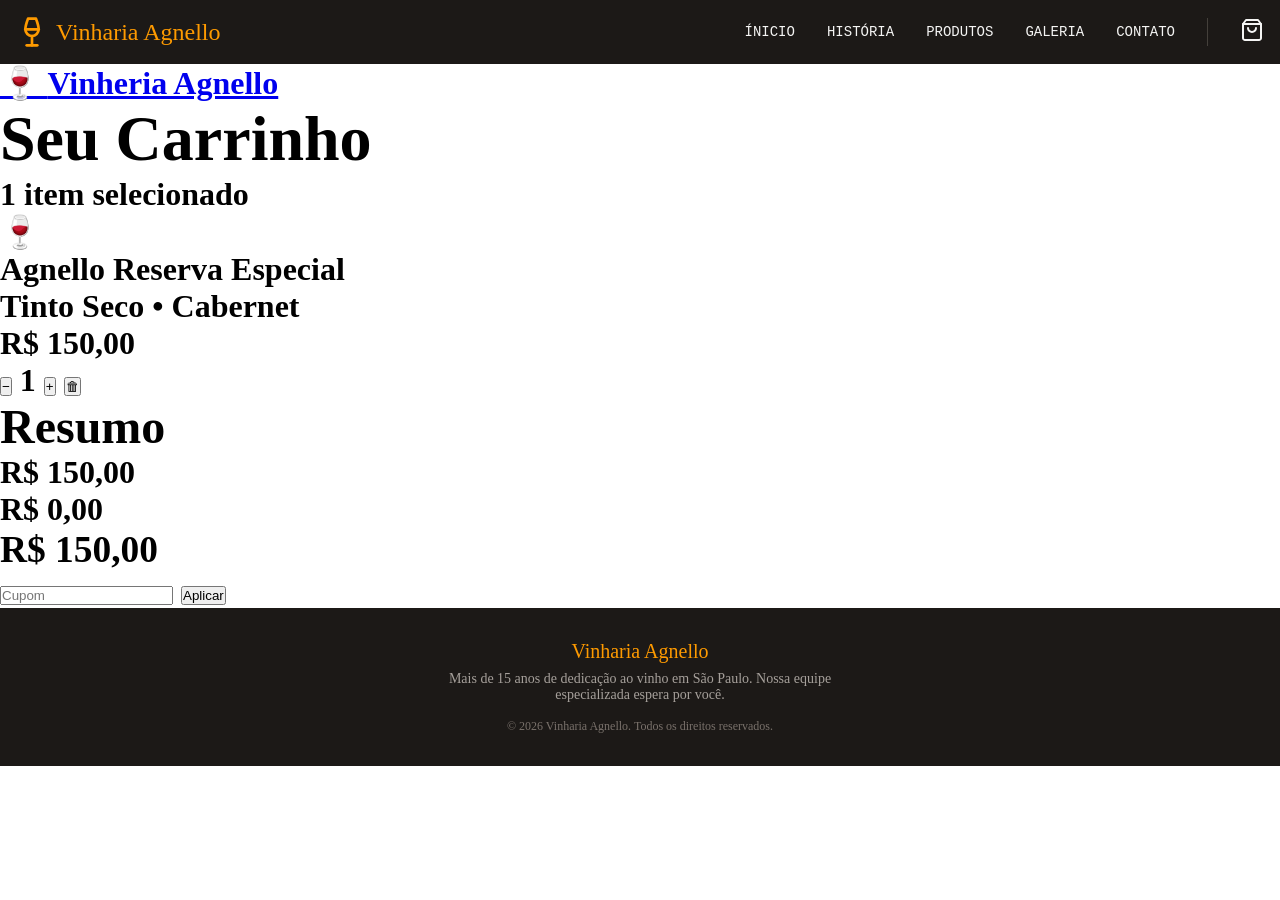
==== commit 0cd0ce77: "so falta integrar os dois" ====
--- a/src/pages/carrinho-compra.html
+++ b/src/pages/carrinho-compra.html
@@ -1,15 +1,14 @@
 <!DOCTYPE html>
-<html lang="pt-BR">
+<html lang="en">
 
 <head>
-    <meta charset="UTF-8" />
-    <meta name="viewport" content="width=device-width, initial-scale=1.0" />
-    <title>Carrinho de Compra</title>
+    <meta charset="UTF-8">
+    <meta name="viewport" content="width=device-width, initial-scale=1.0">
 
     <!-- link para o arquivo CSS principal padrão -->
     <link rel="stylesheet" href="../styles/index.css">
 
-    <link rel="stylesheet" href="../styles/carrinho-compra.css" />
+    <title>Carrinho de compras</title>
 </head>
 
 <body>
@@ -30,7 +29,7 @@
                 <li class="nav-link"><a href="./sobre-nos.html">História</a></li>
                 <li class="nav-link"><a href="./produtos.html">Produtos</a></li>
                 <li class="nav-link"><a href="./galeria.html">Galeria</a></li>
-                <li class="nav-link active"><a href="./contato.html">Contato</a></li>
+                <li class="nav-link"><a href="./contato.html">Contato</a></li>
             </ul>
 
             <!-- Link para o carrinho de compras -->
@@ -41,91 +40,60 @@
             </div>
         </nav>
     </header>
+<classe>
+<h1> <a href="#" class="logo-wrap">
+    <span>🍷</span>
+    <span class="logo-text">Vinheria Agnello</span>
+  </a>
+</header>
 
-    <main class="main-container">
-        <h1 class="page-title">Seu Carrinho</h1>
-        <p class="page-subtitle" id="cartSubtitle">1 item selecionado</p>
+<main>
+  <h1>Seu Carrinho</h1>
+  <p id="cartSubtitle">1 item selecionado</p>
 
-        <div class="cart-layout">
+  <div class="cart-layout">
 
-            <div class="cart-items" id="cartItems">
-                <div class="cart-item" id="item-1">
-                    <img src="../assets/images/agnello-especial.png" class="item-img-placeholder" />
-                    <div class="item-info">
-                        <div class="item-name">Agnello Reserva Especial</div>
-                        <div class="item-meta">Tinto Seco &bull; Cabernet Sauvignon</div>
-                        <div class="item-price" id="price-1">R$ 150,00</div>
-                    </div>
-                    <div class="item-controls">
-                        <div class="qty-wrap">
-                            <button class="qty-btn" onclick="changeQty(1,-1)">−</button>
-                            <div class="qty-num" id="qty-1">1</div>
-                            <button class="qty-btn" onclick="changeQty(1,1)">+</button>
-                        </div>
-                        <button class="delete-btn" onclick="removeItem(1)">
-                            <svg xmlns="http://www.w3.org/2000/svg" width="18" height="18" viewBox="0 0 24 24"
-                                fill="none" stroke="currentColor" stroke-width="1.8" stroke-linecap="round"
-                                stroke-linejoin="round">
-                                <polyline points="3 6 5 6 21 6" />
-                                <path d="M19 6l-1 14H6L5 6" />
-                                <path d="M10 11v6" />
-                                <path d="M14 11v6" />
-                                <path d="M9 6V4h6v2" />
-                            </svg>
-                        </button>
-                    </div>
-                </div>
-            </div>
+    <div id="cartItems">
+      <div class="cart-item" id="item-1">
+        <div>🍷</div>
 
-            <aside class="order-summary">
-                <div class="summary-title">Resumo do Pedido</div>
-                <div class="summary-row">
-                    <span class="summary-label" id="subtotalLabel">Subtotal (1 item)</span>
-                    <span class="summary-value" id="subtotalValue">R$ 150,00</span>
-                </div>
-                <div class="summary-row">
-                    <span class="summary-label">Desconto</span>
-                    <span class="summary-value discount" id="discountValue">R$ 0,00</span>
-                </div>
-                <div class="summary-row">
-                    <span class="summary-label">Frete Especial</span>
-                    <span class="summary-value free">Grátis</span>
-                </div>
-                <hr class="summary-divider" />
-                <div class="summary-total-row">
-                    <span class="total-label">Total</span>
-                    <span class="total-value" id="totalValue">R$ 150,00</span>
-                </div>
-                <div class="installments">Em até 3× sem juros no cartão</div>
-                <button class="checkout-btn">
-                    Finalizar Compra
-                    <svg xmlns="http://www.w3.org/2000/svg" width="16" height="16" viewBox="0 0 24 24" fill="none"
-                        stroke="currentColor" stroke-width="2" stroke-linecap="round" stroke-linejoin="round">
-                        <line x1="5" y1="12" x2="19" y2="12" />
-                        <polyline points="12 5 19 12 12 19" />
-                    </svg>
-                </button>
-                <div class="trust-badges">
-                    <div class="trust-badge">🔒 Compra 100% segura</div>
-                    <div class="trust-badge">📦 Embalagem protetora</div>
-                </div>
-                <div class="coupon-section">
-                    <div class="coupon-label">Cupom de Desconto</div>
-                    <div class="coupon-row">
-                        <input type="text" class="coupon-input" placeholder="Digite seu cupom" id="couponInput" />
-                        <button class="coupon-apply" onclick="applyCoupon()">Aplicar</button>
-                    </div>
-                </div>
-            </aside>
+        <div>
+          <div>Agnello Reserva Especial</div>
+          <div>Tinto Seco • Cabernet</div>
+          <div id="price-1">R$ 150,00</div>
+        </div>
 
+        <div>
+          <button onclick="changeQty(1,-1)">−</button>
+          <span id="qty-1">1</span>
+          <button onclick="changeQty(1,1)">+</button>
+
+          <button onclick="removeItem(1)">🗑</button>
         </div>
-    </main>
+      </div>
+    </div>
+
+    <aside>
+      <h2>Resumo</h2>
+
+      <p id="subtotalValue">R$ 150,00</p>
+      <p id="discountValue">R$ 0,00</p>
+      <h3 id="totalValue">R$ 150,00</h3>
+
+      <input type="text" id="couponInput" placeholder="Cupom">
+      <button onclick="applyCoupon()">Aplicar</button>
+    </aside>
+
+  </div>
+</main></h1>
+</classe>
+
+
 
     <!-- Rodapé (Footer) -->
     <footer class="footer-container">
         <h5 class="footer-logo-name">Vinharia Agnello</h5>
-        <p class="footer-description">Mais de 15 anos de dedicação ao vinho em São Paulo. Nossa equipe especializada
-            espera por você.</p>
+        <p class="footer-description">Mais de 15 anos de dedicação ao vinho em São Paulo. Nossa equipe especializada espera por você.</p>
         <span class="footer-copy">&copy; 2026 Vinharia Agnello. Todos os direitos reservados.</span>
     </footer>
 </body>
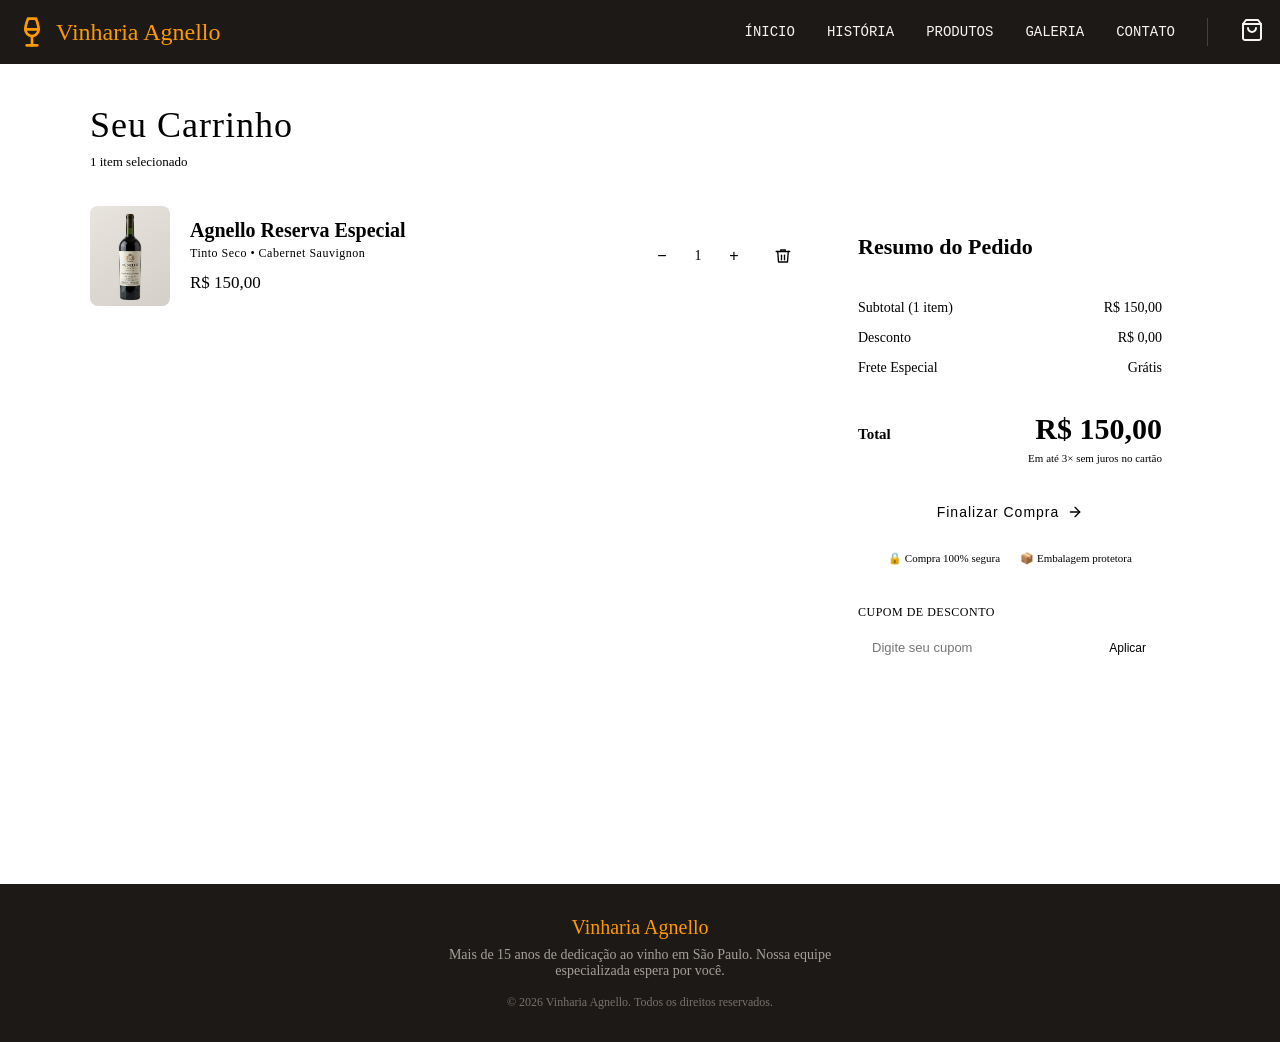
==== commit 5c7f6670: "fix: remove active class from Contato link and adjust contato.css styles" ====
--- a/src/pages/carrinho-compra.html
+++ b/src/pages/carrinho-compra.html
@@ -1,14 +1,15 @@
 <!DOCTYPE html>
-<html lang="en">
+<html lang="pt-BR">
 
 <head>
-    <meta charset="UTF-8">
-    <meta name="viewport" content="width=device-width, initial-scale=1.0">
+    <meta charset="UTF-8" />
+    <meta name="viewport" content="width=device-width, initial-scale=1.0" />
+    <title>Carrinho de Compra</title>
 
     <!-- link para o arquivo CSS principal padrão -->
     <link rel="stylesheet" href="../styles/index.css">
 
-    <title>Carrinho de compras</title>
+    <link rel="stylesheet" href="../styles/carrinho-compra.css" />
 </head>
 
 <body>
@@ -40,60 +41,91 @@
             </div>
         </nav>
     </header>
-<classe>
-<h1> <a href="#" class="logo-wrap">
-    <span>🍷</span>
-    <span class="logo-text">Vinheria Agnello</span>
-  </a>
-</header>
 
-<main>
-  <h1>Seu Carrinho</h1>
-  <p id="cartSubtitle">1 item selecionado</p>
+    <main class="main-container">
+        <h1 class="page-title">Seu Carrinho</h1>
+        <p class="page-subtitle" id="cartSubtitle">1 item selecionado</p>
 
-  <div class="cart-layout">
+        <div class="cart-layout">
 
-    <div id="cartItems">
-      <div class="cart-item" id="item-1">
-        <div>🍷</div>
+            <div class="cart-items" id="cartItems">
+                <div class="cart-item" id="item-1">
+                    <img src="../assets/images/agnello-especial.png" class="item-img-placeholder" />
+                    <div class="item-info">
+                        <div class="item-name">Agnello Reserva Especial</div>
+                        <div class="item-meta">Tinto Seco &bull; Cabernet Sauvignon</div>
+                        <div class="item-price" id="price-1">R$ 150,00</div>
+                    </div>
+                    <div class="item-controls">
+                        <div class="qty-wrap">
+                            <button class="qty-btn" onclick="changeQty(1,-1)">−</button>
+                            <div class="qty-num" id="qty-1">1</div>
+                            <button class="qty-btn" onclick="changeQty(1,1)">+</button>
+                        </div>
+                        <button class="delete-btn" onclick="removeItem(1)">
+                            <svg xmlns="http://www.w3.org/2000/svg" width="18" height="18" viewBox="0 0 24 24"
+                                fill="none" stroke="currentColor" stroke-width="1.8" stroke-linecap="round"
+                                stroke-linejoin="round">
+                                <polyline points="3 6 5 6 21 6" />
+                                <path d="M19 6l-1 14H6L5 6" />
+                                <path d="M10 11v6" />
+                                <path d="M14 11v6" />
+                                <path d="M9 6V4h6v2" />
+                            </svg>
+                        </button>
+                    </div>
+                </div>
+            </div>
 
-        <div>
-          <div>Agnello Reserva Especial</div>
-          <div>Tinto Seco • Cabernet</div>
-          <div id="price-1">R$ 150,00</div>
+            <aside class="order-summary">
+                <div class="summary-title">Resumo do Pedido</div>
+                <div class="summary-row">
+                    <span class="summary-label" id="subtotalLabel">Subtotal (1 item)</span>
+                    <span class="summary-value" id="subtotalValue">R$ 150,00</span>
+                </div>
+                <div class="summary-row">
+                    <span class="summary-label">Desconto</span>
+                    <span class="summary-value discount" id="discountValue">R$ 0,00</span>
+                </div>
+                <div class="summary-row">
+                    <span class="summary-label">Frete Especial</span>
+                    <span class="summary-value free">Grátis</span>
+                </div>
+                <hr class="summary-divider" />
+                <div class="summary-total-row">
+                    <span class="total-label">Total</span>
+                    <span class="total-value" id="totalValue">R$ 150,00</span>
+                </div>
+                <div class="installments">Em até 3× sem juros no cartão</div>
+                <button class="checkout-btn">
+                    Finalizar Compra
+                    <svg xmlns="http://www.w3.org/2000/svg" width="16" height="16" viewBox="0 0 24 24" fill="none"
+                        stroke="currentColor" stroke-width="2" stroke-linecap="round" stroke-linejoin="round">
+                        <line x1="5" y1="12" x2="19" y2="12" />
+                        <polyline points="12 5 19 12 12 19" />
+                    </svg>
+                </button>
+                <div class="trust-badges">
+                    <div class="trust-badge">🔒 Compra 100% segura</div>
+                    <div class="trust-badge">📦 Embalagem protetora</div>
+                </div>
+                <div class="coupon-section">
+                    <div class="coupon-label">Cupom de Desconto</div>
+                    <div class="coupon-row">
+                        <input type="text" class="coupon-input" placeholder="Digite seu cupom" id="couponInput" />
+                        <button class="coupon-apply" onclick="applyCoupon()">Aplicar</button>
+                    </div>
+                </div>
+            </aside>
+
         </div>
-
-        <div>
-          <button onclick="changeQty(1,-1)">−</button>
-          <span id="qty-1">1</span>
-          <button onclick="changeQty(1,1)">+</button>
-
-          <button onclick="removeItem(1)">🗑</button>
-        </div>
-      </div>
-    </div>
-
-    <aside>
-      <h2>Resumo</h2>
-
-      <p id="subtotalValue">R$ 150,00</p>
-      <p id="discountValue">R$ 0,00</p>
-      <h3 id="totalValue">R$ 150,00</h3>
-
-      <input type="text" id="couponInput" placeholder="Cupom">
-      <button onclick="applyCoupon()">Aplicar</button>
-    </aside>
-
-  </div>
-</main></h1>
-</classe>
-
-
+    </main>
 
     <!-- Rodapé (Footer) -->
     <footer class="footer-container">
         <h5 class="footer-logo-name">Vinharia Agnello</h5>
-        <p class="footer-description">Mais de 15 anos de dedicação ao vinho em São Paulo. Nossa equipe especializada espera por você.</p>
+        <p class="footer-description">Mais de 15 anos de dedicação ao vinho em São Paulo. Nossa equipe especializada
+            espera por você.</p>
         <span class="footer-copy">&copy; 2026 Vinharia Agnello. Todos os direitos reservados.</span>
     </footer>
 </body>
--- a/src/styles/carrinho-compra.css
+++ b/src/styles/carrinho-compra.css
@@ -0,0 +1,329 @@
+.main-container {
+    flex: 1;
+    padding: 40px 5% 60px;
+    max-width: 1100px;
+    margin: 0 auto;
+    width: 100%;
+    height: 80vh;
+}
+
+.page-title {
+    font-family: 'Cormorant Garamond', serif;
+    font-size: 36px;
+    font-weight: 300;
+    letter-spacing: 1px;
+    margin-bottom: 8px;
+}
+
+.page-subtitle {
+    font-size: 13px;
+    color: var(--gray-text);
+    margin-bottom: 36px;
+}
+
+.cart-layout {
+    display: grid;
+    grid-template-columns: 1fr 360px;
+    gap: 32px;
+    align-items: start;
+}
+
+.cart-items {
+    display: flex;
+    flex-direction: column;
+}
+
+.cart-item {
+    display: flex;
+    align-items: center;
+    gap: 20px;
+    padding: 24px 0;
+    border-bottom: 1px solid var(--gray-light);
+    animation: fadeSlideIn .4s ease both;
+}
+
+.cart-item:first-child {
+    padding-top: 0;
+}
+
+@keyframes fadeSlideIn {
+    from {
+        opacity: 0;
+        transform: translateY(12px);
+    }
+
+    to {
+        opacity: 1;
+        transform: translateY(0);
+    }
+}
+
+.item-img-placeholder {
+    width: 80px;
+    height: 100px;
+    border-radius: 8px;
+    background: linear-gradient(145deg, #e8e4de, #d4cfc8);
+    flex-shrink: 0;
+    object-fit: cover;
+    display: flex;
+    align-items: center;
+    justify-content: center;
+    font-size: 28px;
+    color: var(--gray-text);
+}
+
+.item-info {
+    flex: 1;
+}
+
+.item-name {
+    font-family: 'Cormorant Garamond', serif;
+    font-size: 20px;
+    font-weight: 600;
+    color: var(--dark);
+    margin-bottom: 4px;
+}
+
+.item-meta {
+    font-size: 12px;
+    color: var(--gray-text);
+    letter-spacing: 0.5px;
+    margin-bottom: 12px;
+}
+
+.item-price {
+    font-size: 17px;
+    font-weight: 500;
+}
+
+.item-controls {
+    display: flex;
+    align-items: center;
+    gap: 16px;
+}
+
+.qty-wrap {
+    display: flex;
+    align-items: center;
+    border: 1px solid var(--gray-mid);
+    border-radius: 8px;
+    overflow: hidden;
+}
+
+.qty-btn {
+    background: none;
+    border: none;
+    cursor: pointer;
+    width: 36px;
+    height: 36px;
+    font-size: 16px;
+    color: var(--dark);
+    display: flex;
+    align-items: center;
+    justify-content: center;
+    transition: background .15s, color .15s;
+}
+
+.qty-btn:hover {
+    background: var(--dark);
+    color: var(--white);
+}
+
+.qty-num {
+    width: 36px;
+    text-align: center;
+    font-size: 14px;
+    font-weight: 500;
+    border-left: 1px solid var(--gray-mid);
+    border-right: 1px solid var(--gray-mid);
+    line-height: 36px;
+}
+
+.delete-btn {
+    background: none;
+    border: none;
+    cursor: pointer;
+    color: var(--gray-text);
+    font-size: 18px;
+    padding: 6px;
+    border-radius: 6px;
+    transition: color .15s, background .15s;
+    display: flex;
+    align-items: center;
+}
+
+.delete-btn:hover {
+    color: var(--red);
+    background: #fdf0ef;
+}
+
+.order-summary {
+    background: var(--white);
+    border: 1px solid var(--gray-light);
+    border-radius: var(--radius);
+    padding: 28px;
+    box-shadow: var(--shadow);
+    position: sticky;
+    top: 80px;
+}
+
+.summary-title {
+    font-family: 'Cormorant Garamond', serif;
+    font-size: 22px;
+    font-weight: 600;
+    margin-bottom: 24px;
+    padding-bottom: 16px;
+    border-bottom: 1px solid var(--gray-light);
+}
+
+.summary-row {
+    display: flex;
+    justify-content: space-between;
+    align-items: center;
+    margin-bottom: 14px;
+    font-size: 14px;
+}
+
+.summary-label {
+    color: var(--gray-text);
+}
+
+.summary-value {
+    font-weight: 500;
+}
+
+.summary-value.discount {
+    color: var(--green);
+}
+
+.summary-value.free {
+    color: var(--green);
+}
+
+.summary-divider {
+    border: none;
+    border-top: 1px solid var(--gray-light);
+    margin: 18px 0;
+}
+
+.summary-total-row {
+    display: flex;
+    justify-content: space-between;
+    align-items: baseline;
+    margin-bottom: 6px;
+}
+
+.total-label {
+    font-size: 15px;
+    font-weight: 600;
+}
+
+.total-value {
+    font-family: 'Cormorant Garamond', serif;
+    font-size: 30px;
+    font-weight: 600;
+}
+
+.installments {
+    text-align: right;
+    font-size: 11px;
+    color: var(--gray-text);
+    margin-bottom: 24px;
+}
+
+.checkout-btn {
+    width: 100%;
+    padding: 16px;
+    background: var(--dark);
+    color: var(--white);
+    border: none;
+    border-radius: 10px;
+    font-family: 'Jost', sans-serif;
+    font-size: 14px;
+    font-weight: 500;
+    letter-spacing: 1px;
+    cursor: pointer;
+    display: flex;
+    align-items: center;
+    justify-content: center;
+    gap: 8px;
+    transition: background .2s, transform .15s;
+    margin-bottom: 16px;
+}
+
+.checkout-btn:hover {
+    background: #333;
+    transform: translateY(-1px);
+}
+
+.checkout-btn:active {
+    transform: translateY(0);
+}
+
+.trust-badges {
+    display: flex;
+    justify-content: center;
+    gap: 20px;
+    font-size: 11px;
+    color: var(--gray-text);
+}
+
+.trust-badge {
+    display: flex;
+    align-items: center;
+    gap: 4px;
+}
+
+.coupon-section {
+    margin-top: 20px;
+    padding-top: 20px;
+    border-top: 1px solid var(--gray-light);
+}
+
+.coupon-label {
+    font-size: 12px;
+    font-weight: 500;
+    letter-spacing: 0.5px;
+    color: var(--gray-text);
+    text-transform: uppercase;
+    margin-bottom: 10px;
+}
+
+.coupon-row {
+    display: flex;
+    gap: 8px;
+}
+
+.coupon-input {
+    flex: 1;
+    padding: 10px 14px;
+    border: 1px solid var(--gray-mid);
+    border-radius: 8px;
+    font-family: 'Jost', sans-serif;
+    font-size: 13px;
+    outline: none;
+    transition: border-color .2s;
+}
+
+.coupon-input:focus {
+    border-color: var(--gold);
+}
+
+.coupon-apply {
+    padding: 10px 16px;
+    background: none;
+    border: 1px solid var(--dark);
+    border-radius: 8px;
+    font-family: 'Jost', sans-serif;
+    font-size: 12px;
+    font-weight: 500;
+    cursor: pointer;
+    color: var(--dark);
+    transition: background .2s, color .2s;
+    white-space: nowrap;
+}
+
+.coupon-apply:hover {
+    background: var(--dark);
+    color: var(--white);
+}
